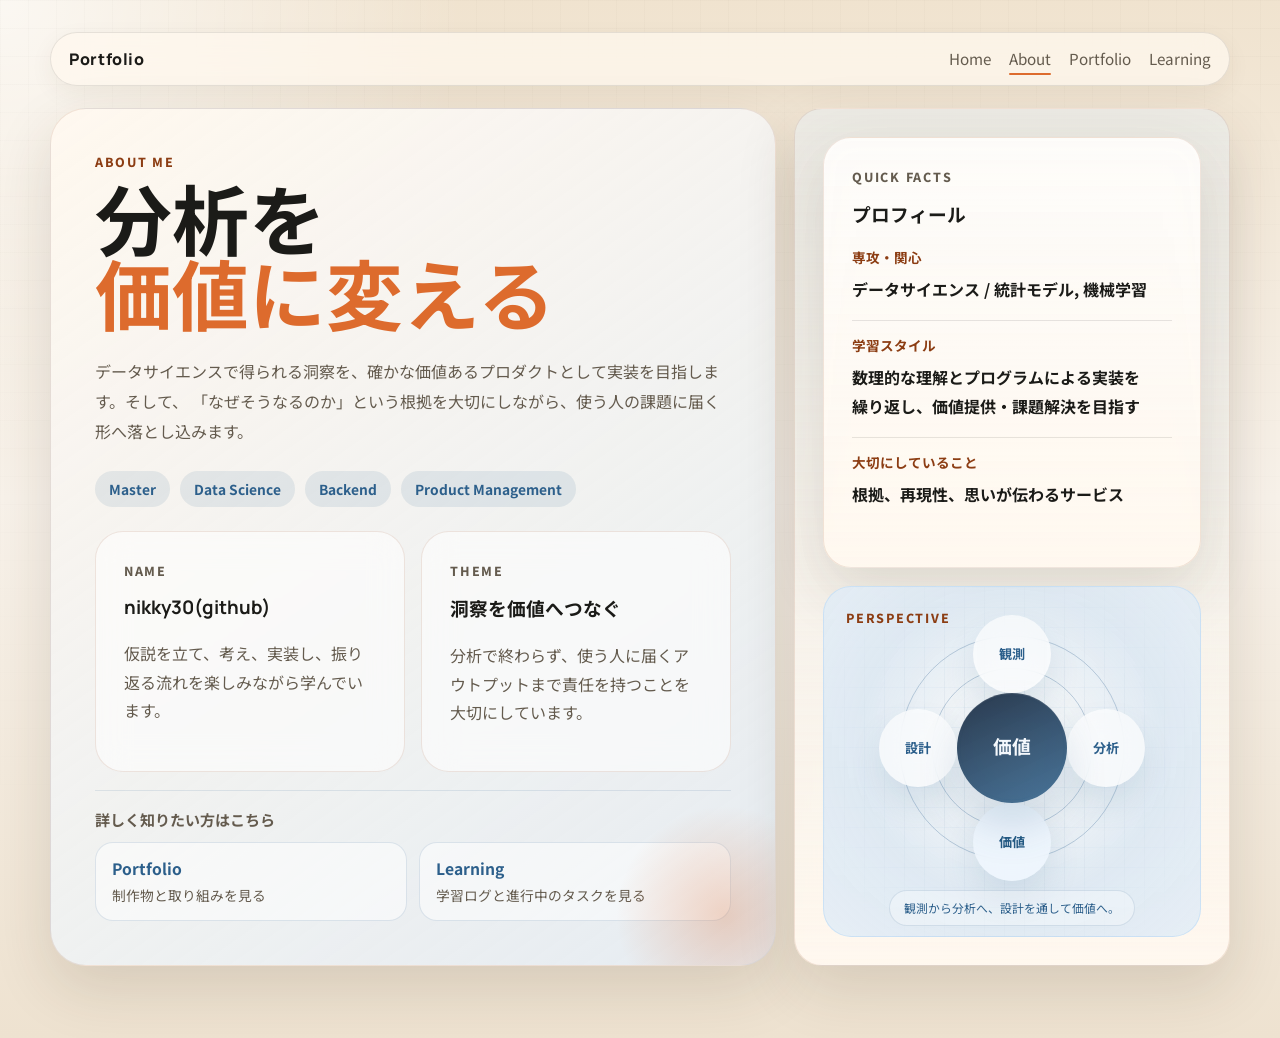
==== about.html @ 0ef2b72b "Initial commit: Portfolio site with Home, About, Portfolio, Learning pages" ====
﻿<!DOCTYPE html>
<html lang="ja">
<head>
  <meta charset="UTF-8">
  <meta name="viewport" content="width=device-width, initial-scale=1.0">
  <title>Portfolio | About</title>
  <meta
    name="description"
    content="Studyfolio の自己紹介ページ。興味分野、学習姿勢、目指す方向をまとめています。"
  >
  <link rel="preconnect" href="https://fonts.googleapis.com">
  <link rel="preconnect" href="https://fonts.gstatic.com" crossorigin>
  <link
    href="https://fonts.googleapis.com/css2?family=Manrope:wght@400;500;700;800&family=Noto+Sans+JP:wght@400;500;700;900&display=swap"
    rel="stylesheet"
  >
  <link rel="stylesheet" href="styles.css">
</head>
<body data-page="about">
  <div class="page-shell">
    <header class="site-header compact-header">
      <nav class="topbar">
        <a class="brand" href="index.html">Portfolio</a>
        <div class="topbar-links">
          <a href="index.html" data-nav="home">Home</a>
          <a href="about.html" data-nav="about">About</a>
          <a href="portfolio.html" data-nav="portfolio">Portfolio</a>
          <a href="learning.html" data-nav="learning">Learning</a>
        </div>
      </nav>
    </header>

    <main>
      <section class="about-hero about-hero-grid">
        <article class="about-hero-main">
          <p class="eyebrow">About Me</p>
          <h1>分析を<span>価値に変える</span></h1>
          <p class="lead page-lead">
            データサイエンスで得られる洞察を、確かな価値あるプロダクトとして実装を目指します。そして、
            「なぜそうなるのか」という根拠を大切にしながら、使う人の課題に届く形へ落とし込みます。
          </p>

          <div class="about-chips">
            <span>Master</span>
            <span>Data Science</span>
            <span>Backend</span>
            <span>Product Management</span>
          </div>

          <div class="about-intro-blocks">
            <article class="panel soft-panel">
              <p class="card-label">Name</p>
              <h3>nikky30(github)</h3>
              <p>仮説を立て、考え、実装し、振り返る流れを楽しみながら学んでいます。</p>
            </article>
            <article class="panel soft-panel">
              <p class="card-label">Theme</p>
              <h3>洞察を価値へつなぐ</h3>
              <p>分析で終わらず、使う人に届くアウトプットまで責任を持つことを大切にしています。</p>
            </article>
          </div>

          <div class="about-inline-links" aria-label="related links">
            <p>詳しく知りたい方はこちら</p>
            <a class="about-inline-link" href="portfolio.html">
              <strong>Portfolio</strong>
              <span>制作物と取り組みを見る</span>
            </a>
            <a class="about-inline-link" href="learning.html">
              <strong>Learning</strong>
              <span>学習ログと進行中のタスクを見る</span>
            </a>
          </div>
        </article>

        <aside class="about-hero-side">
          <section class="panel profile-panel about-profile-card">
            <p class="card-label">Quick Facts</p>
            <h3>プロフィール</h3>
            <div class="profile-items">
              <div>
                <span>専攻・関心</span>
                <strong>データサイエンス / 統計モデル, 機械学習</strong>
              </div>
              <div>
                <span>学習スタイル</span>
                <strong>数理的な理解とプログラムによる実装を<br>繰り返し、価値提供・課題解決を目指す</strong>
              </div>
              <div>
                <span>大切にしていること</span>
                <strong>根拠、再現性、思いが伝わるサービス</strong>
              </div>
            </div>
          </section>

          <section class="about-visual-card">
            <p class="card-label">Perspective</p>
            <!-- Previous card-based concept
            <div class="visual-grid" aria-hidden="true"></div>
            <div class="visual-glow visual-glow-top" aria-hidden="true"></div>
            <div class="visual-glow visual-glow-bottom" aria-hidden="true"></div>

            <article class="visual-panel visual-panel-primary">
              <div class="visual-panel-head">
                <span class="visual-kicker">Product Layer</span>
                <span class="visual-badge">Active</span>
              </div>
              <strong>Insight to Product</strong>
              <p>分析結果を使う人に届く体験設計へ。</p>
              <div class="visual-bars" aria-hidden="true">
                <span></span>
                <span></span>
                <span></span>
              </div>
            </article>

            <article class="visual-panel visual-panel-secondary">
              <span class="visual-kicker">Signal</span>
              <strong>Data / Model</strong>
              <p>仮説、検証、再現性</p>
            </article>

            <article class="visual-panel visual-panel-tertiary">
              <span class="visual-kicker">Output</span>
              <strong>Decision / UX</strong>
              <p>価値に落とし込む</p>
            </article>
            -->

            <div class="geo-grid" aria-hidden="true"></div>
            <!-- <div class="geo-ambient geo-ambient-top" aria-hidden="true"></div> -->
            <!-- <div class="geo-ambient geo-ambient-bottom" aria-hidden="true"></div> -->
            <div class="geo-ring geo-ring-outer" aria-hidden="true"></div>
            <div class="geo-ring geo-ring-middle" aria-hidden="true"></div>
            <div class="geo-ring geo-ring-inner" aria-hidden="true"></div>
            <!-- <div class="geo-axis geo-axis-horizontal" aria-hidden="true"></div> -->
            <!-- <div class="geo-axis geo-axis-vertical" aria-hidden="true"></div> -->

            <div class="geo-node geo-node-core">
              <strong>価値</strong>
            </div>
            <div class="geo-node geo-node-signal">
              <span>観測</span>
            </div>
            <div class="geo-node geo-node-model">
              <span>分析</span>
            </div>
            <div class="geo-node geo-node-product">
              <span>価値</span>
            </div>
            <div class="geo-node geo-node-decision">
              <span>設計</span>
            </div>

            <div class="geo-caption">
              <p>観測から分析へ、設計を通して価値へ。</p>
            </div>
          </section>
        </aside>
      </section>

    </main>
  </div>

  <script src="script.js"></script>
</body>
</html>
---- styles.css ----
:root {
  --bg: #f6efe3;
  --surface: rgba(255, 250, 242, 0.74);
  --surface-strong: #fff8ef;
  --text: #1b1b18;
  --muted: #645b4e;
  --line: rgba(27, 27, 24, 0.1);
  --accent: #dd6b2d;
  --accent-deep: #8c3d13;
  --green: #2f6b52;
  --blue: #2c5f8b;
  --blue-soft: #dce8f3;
  --shadow: 0 22px 60px rgba(58, 42, 18, 0.14);
}

* {
  box-sizing: border-box;
}

html {
  scroll-behavior: smooth;
}

body {
  margin: 0;
  min-height: 100vh;
  font-family: "Noto Sans JP", sans-serif;
  color: var(--text);
  background:
    radial-gradient(circle at top left, rgba(255, 255, 255, 0.74), transparent 28%),
    linear-gradient(180deg, #f0e3cf 0%, #f8f2ea 48%, #eee2d0 100%);
}

body::before {
  content: "";
  position: fixed;
  inset: 0;
  pointer-events: none;
  background-image:
    linear-gradient(rgba(27, 27, 24, 0.02) 1px, transparent 1px),
    linear-gradient(90deg, rgba(27, 27, 24, 0.02) 1px, transparent 1px);
  background-size: 28px 28px;
  mask-image: linear-gradient(180deg, rgba(0, 0, 0, 0.78), transparent);
}

a {
  color: inherit;
  text-decoration: none;
}

button,
input,
textarea,
select {
  font: inherit;
}

.page-shell {
  position: relative;
  width: min(1180px, calc(100% - 32px));
  margin: 0 auto;
  padding: 24px 0 72px;
}

.site-header {
  padding-top: 8px;
}

.compact-header {
  margin-bottom: 22px;
}

.topbar {
  display: flex;
  align-items: center;
  justify-content: space-between;
  gap: 24px;
  padding: 14px 18px;
  border: 1px solid var(--line);
  border-radius: 999px;
  background: rgba(255, 248, 239, 0.72);
  backdrop-filter: blur(18px);
  box-shadow: 0 8px 24px rgba(60, 43, 20, 0.06);
}

.brand,
.hero h1,
.page-hero h1,
.section-heading h2,
.panel h3,
.hero-card h2,
.about-hero-main h1 {
  font-family: "Manrope", "Noto Sans JP", sans-serif;
}

.brand {
  font-weight: 800;
  letter-spacing: 0.04em;
}

.topbar-links {
  display: flex;
  flex-wrap: wrap;
  gap: 18px;
  color: var(--muted);
  font-size: 0.95rem;
}

.topbar-links a {
  position: relative;
  padding-bottom: 2px;
}

.topbar-links a.is-current::after {
  content: "";
  position: absolute;
  left: 0;
  right: 0;
  bottom: -4px;
  height: 2px;
  border-radius: 999px;
  background: var(--accent);
}

.hero,
.page-hero {
  padding-top: 18px;
}

.hero-grid {
  display: grid;
  grid-template-columns: 1.35fr 0.95fr;
  gap: 24px;
  align-items: stretch;
}

.hero-grid-wide {
  padding: 24px 0 12px;
}

.hero-copy,
.hero-card,
.panel,
.page-hero,
.about-hero-main,
.about-hero-side {
  border: 1px solid rgba(140, 61, 19, 0.12);
  box-shadow: var(--shadow);
}

.hero-copy,
.page-hero,
.about-hero-main {
  position: relative;
  overflow: hidden;
  padding: 44px;
  border-radius: 36px;
  background:
    linear-gradient(140deg, rgba(255, 248, 239, 0.98), rgba(241, 226, 201, 0.86)),
    var(--surface-strong);
}

.hero-copy::after,
.page-hero::after,
.about-hero-main::after {
  content: "";
  position: absolute;
  right: -60px;
  bottom: -60px;
  width: 220px;
  height: 220px;
  border-radius: 999px;
  background: radial-gradient(circle, rgba(221, 107, 45, 0.26), transparent 70%);
}

.eyebrow,
.card-label,
.panel-kicker {
  margin: 0 0 12px;
  color: var(--accent-deep);
  text-transform: uppercase;
  letter-spacing: 0.14em;
  font-size: 0.78rem;
  font-weight: 800;
}

.hero h1,
.page-hero h1,
.about-hero-main h1 {
  margin: 0;
  font-size: clamp(2.8rem, 6vw, 5.2rem);
  line-height: 0.98;
}

.hero h1 span,
.about-hero-main h1 span {
  display: inline-block;
  color: var(--accent);
}

.lead {
  max-width: 62ch;
  margin: 22px 0 0;
  color: var(--muted);
  line-height: 1.9;
}

.page-lead {
  max-width: 70ch;
}

.hero-actions {
  display: flex;
  flex-wrap: wrap;
  gap: 14px;
  margin-top: 32px;
  animation: slideUp 600ms cubic-bezier(0.34, 1.56, 0.64, 1) 150ms backwards;
}

.button {
  display: inline-flex;
  align-items: center;
  justify-content: center;
  min-height: 48px;
  padding: 0 28px;
  border: 0;
  border-radius: 999px;
  font-weight: 700;
  cursor: pointer;
  transition: all 240ms cubic-bezier(0.34, 1.56, 0.64, 1);
  position: relative;
  overflow: hidden;
}

.button::before {
  content: "";
  position: absolute;
  inset: 0;
  background: radial-gradient(circle at var(--x, 50%) var(--y, 50%), rgba(255, 255, 255, 0.3), transparent 80%);
  opacity: 0;
  pointer-events: none;
}

.button:hover,
.button:focus-visible {
  transform: translateY(-3px);
  box-shadow: 0 12px 32px rgba(44, 95, 139, 0.2);
}

.button-primary {
  background: linear-gradient(135deg, var(--text), rgba(27, 27, 24, 0.9));
  color: #fff8ef;
  box-shadow: 0 8px 24px rgba(27, 27, 24, 0.2);
}

.button-primary:hover {
  background: linear-gradient(135deg, rgba(27, 27, 24, 0.95), var(--text));
}

.button-secondary {
  background: rgba(44, 95, 139, 0.12);
  color: var(--blue);
  border: 1px solid rgba(44, 95, 139, 0.25);
}

.button-secondary:hover {
  background: rgba(44, 95, 139, 0.2);
  border-color: rgba(44, 95, 139, 0.4);
}

.button-small {
  min-height: 40px;
  padding: 0 16px;
}

.hero-card,
.panel,
.about-hero-side {
  padding: 28px;
  border-radius: 28px;
  background: var(--surface);
  backdrop-filter: blur(16px);
}

.hero-card h2,
.panel h3 {
  margin-top: 0;
}

.panel p,
.route-item span,
.task-item-note,
.task-meta,
.bullet-list,
.overview-item p,
.about-link-card p,
.about-next-card p {
  color: var(--muted);
  line-height: 1.8;
}

.section {
  padding-top: 56px;
}

.section-heading {
  max-width: 760px;
  margin-bottom: 24px;
}

.section-heading h2 {
  margin: 0;
  font-size: clamp(2rem, 5vw, 3.2rem);
}

.about-grid,
.learning-layout,
.cards-grid,
.task-board-grid,
.about-hero-grid,
.about-next-grid {
  display: grid;
  gap: 22px;
}

.about-grid {
  grid-template-columns: 1.08fr 0.92fr;
}

.about-hero-grid {
  grid-template-columns: 1.25fr 0.75fr;
  align-items: stretch;
  gap: 18px;
}

.three-grid {
  grid-template-columns: repeat(3, minmax(0, 1fr));
}

.two-grid {
  grid-template-columns: repeat(2, minmax(0, 1fr));
}

.feature-card,
.metric-panel {
  min-height: 220px;
}

.accent-card {
  background:
    linear-gradient(155deg, rgba(221, 107, 45, 0.18), rgba(255, 248, 239, 0.82)),
    var(--surface);
}

.about-tone-card {
  background:
    linear-gradient(155deg, rgba(44, 95, 139, 0.14), rgba(255, 248, 239, 0.82)),
    var(--surface);
}

.route-list,
.profile-items,
.task-list,
.study-list,
.home-overview-stack {
  display: grid;
  gap: 14px;
}

.route-item,
.study-list li,
.task-item,
.overview-item {
  display: block;
  padding: 16px 18px;
  border-radius: 20px;
  background: rgba(255, 255, 255, 0.62);
}

.route-item strong,
.task-item-title {
  display: block;
  margin-bottom: 6px;
}

.home-statement {
  display: grid;

  grid-template-columns:
    auto
    minmax(28px, 0.8fr)
    auto
    minmax(40px, 1.2fr)
    auto;

  align-items: center;

  width: 100%;
  max-width: 920px;

  margin-top: 34px;

  gap: clamp(8px, 1vw, 16px);
}

/* node */
.statement-node {
  position: relative;

  min-width: 0;

  display: flex;
  flex-direction: column;
  justify-content: center;

  padding: 16px 22px;

  border-radius: 24px;

  background:
    linear-gradient(
      145deg,
      rgba(255,255,255,0.94),
      rgba(248,250,252,0.98)
    );

  border:
    1px solid rgba(44,95,139,0.08);

  box-shadow:
    0 6px 18px rgba(44,95,139,0.05);

  backdrop-filter: blur(12px);

  transition:
    transform 240ms ease,
    box-shadow 240ms ease,
    border-color 240ms ease;
}

.statement-node:hover {
  transform: translateY(-2px);

  border-color:
    rgba(44,95,139,0.14);

  box-shadow:
    0 10px 24px rgba(44,95,139,0.08);
}

/* label */
.node-label {
  margin-bottom: 8px;

  font-size: 0.68rem;
  font-weight: 800;

  letter-spacing: 0.12em;

  color:
    rgba(44,95,139,0.44);
}

/* text */
.statement-node strong {
  font-size:
    clamp(0.84rem, 0.3vw + 0.82rem, 1rem);

  font-weight: 760;

  line-height: 1.4;

  white-space: nowrap;

  color:
    rgba(44,95,139,0.92);
}

/* flow */
.statement-flow {
  position: relative;

  height: 2px;

  overflow: hidden;
}

/* line */
.statement-flow::before {
  content: "";

  position: absolute;
  inset: 0;

  border-radius: 999px;

  background:
    rgba(44,95,139,0.12);
}

/* moving energy */
.flow-dot {
  position: absolute;

  top: 50%;
  left: -12px;

  width: 10px;
  height: 10px;

  border-radius: 999px;

  background:
    rgba(44,95,139,0.48);

  transform:
    translateY(-50%);

  animation:
    flowMove 2.8s linear infinite;
}

/* emphasized flow */
.statement-flow-focus::before {
  background:
    rgba(44,95,139,0.22);
}

.statement-flow-focus .flow-dot {
  background:
    rgba(44,95,139,0.72);

  animation-duration: 1.9s;
}

/* goal */
.statement-goal {
  position: relative;

  justify-self: end;

  background:
    linear-gradient(
      145deg,
      rgba(36,82,124,0.98),
      rgba(44,95,139,0.96)
    );

  border:
    1px solid rgba(255,255,255,0.08);

  box-shadow:
    0 12px 28px rgba(44,95,139,0.14);

  overflow: hidden;
}

/* subtle shine */
.statement-goal::after {
  content: "";

  position: absolute;
  inset: 0;

  background:
    linear-gradient(
      120deg,
      transparent 0%,
      transparent 44%,
      rgba(255,255,255,0.08) 50%,
      transparent 56%,
      transparent 100%
    );

  transform:
    translateX(-120%);

  animation:
    goalShine 6s ease-in-out infinite;
}

/* goal text */
.statement-goal .node-label {
  color:
    rgba(255,255,255,0.52);
}

.statement-goal strong {
  color:
    rgba(255,255,255,0.96);

  font-weight: 820;

  letter-spacing: 0.02em;
}

/* animations */
@keyframes flowMove {

  from {
    left: -12px;
  }

  to {
    left: calc(100% + 12px);
  }
}

@keyframes goalShine {

  0%,
  82% {
    transform: translateX(-120%);
  }

  100% {
    transform: translateX(120%);
  }
}

/* mobile */
@media (max-width: 720px) {

  .home-statement {
    grid-template-columns: 1fr;

    justify-items: center;
  }

  .statement-flow {
    width: 2px;
    height: 28px;
  }

  .statement-flow::before {
    width: 100%;
    height: 100%;
  }

  .flow-dot {
    top: -12px;
    left: 50%;

    transform:
      translateX(-50%);

    animation:
      flowVertical 2.4s linear infinite;
  }

  @keyframes flowVertical {

    from {
      top: -12px;
    }

    to {
      top: calc(100% + 12px);
    }
  }
}

@keyframes slideUp {
  from {
    opacity: 0;
    transform: translateY(20px);
  }
  to {
    opacity: 1;
    transform: translateY(0);
  }
}

@keyframes pulse {
  0%, 100% {
    box-shadow: 0 0 0 0 rgba(44, 95, 139, 0.3);
  }
  50% {
    box-shadow: 0 0 0 8px rgba(44, 95, 139, 0);
  }
}

.home-statement span:last-child .statement-icon {
  display: none;
}

.home-metrics {
  display: grid;
  grid-template-columns: 1fr;
  gap: 20px;
  margin: 40px 0 0;
}

.home-metrics div {
  padding: 24px;
  border-radius: 22px;
  background: linear-gradient(135deg, rgba(255, 255, 255, 0.72), rgba(220, 232, 243, 0.3));
  border: 1px solid rgba(44, 95, 139, 0.12);
  backdrop-filter: blur(8px);
  animation: slideUp 600ms cubic-bezier(0.34, 1.56, 0.64, 1) 300ms backwards;
}

.home-metrics h5 {
  margin: 0 0 14px;
  color: var(--accent-deep);
  font-size: 0.78rem;
  font-weight: 800;
  letter-spacing: 0.1em;
  text-transform: uppercase;
}

.home-metrics dd {
  margin: 0;
  font-weight: 700;
  color: var(--text);
  font-size: 1.05rem;
}

.about-focus {
  display: flex;
  flex-wrap: wrap;
  gap: 10px;
}

.about-focus span {
  display: inline-flex;
  padding: 8px 14px;
  border-radius: 999px;
  background: rgba(44, 95, 139, 0.1);
  color: var(--blue);
  font-weight: 700;
  font-size: 0.85rem;
  animation: slideUp 600ms cubic-bezier(0.34, 1.56, 0.64, 1) backwards;
}

.about-focus span:nth-child(1) { animation-delay: 310ms; }
.about-focus span:nth-child(2) { animation-delay: 320ms; }
.about-focus span:nth-child(3) { animation-delay: 330ms; }
.about-focus span:nth-child(4) { animation-delay: 340ms; }

.home-hero-card {
  background:
    linear-gradient(180deg, rgba(44, 95, 139, 0.1), rgba(255, 248, 239, 0.92)),
    var(--surface);
}

.overview-item {
  display: grid;
  grid-template-columns: auto 1fr;
  gap: 14px;
  align-items: start;
}

.overview-index {
  display: inline-flex;
  align-items: center;
  justify-content: center;
  width: 38px;
  height: 38px;
  border-radius: 999px;
  background: rgba(44, 95, 139, 0.12);
  color: var(--blue);
  font-weight: 800;
}

.about-hero-side {
  display: grid;
  gap: 18px;
  background:
    linear-gradient(180deg, rgba(36, 95, 139, 0.08), rgba(255, 248, 239, 0.88)),
    var(--surface);
}

.about-hero-main {
  background:
    linear-gradient(145deg, rgba(255, 248, 239, 0.98), rgba(220, 232, 243, 0.72)),
    var(--surface-strong);
}

.about-chips {
  display: flex;
  flex-wrap: wrap;
  gap: 10px;
  margin-top: 24px;
}

.about-focus {
  display: flex;
  flex-wrap: wrap;
  gap: 5px;
  margin-top: 1px;
}

.about-focus span {
  display: inline-flex;
  align-items: center;
  padding: 8px 15px;
  border-radius: 999px;
  background: rgba(44, 95, 139, 0.1);
  color: var(--blue);
  font-weight: 700;
  font-size: 0.86rem;
}

.about-chips span {
  display: inline-flex;
  align-items: center;
  padding: 8px 14px;
  border-radius: 999px;
  background: rgba(44, 95, 139, 0.1);
  color: var(--blue);
  font-weight: 700;
  font-size: 0.86rem;
}

.about-intro-blocks {
  display: grid;
  grid-template-columns: repeat(2, minmax(0, 1fr));
  gap: 16px;
  margin-top: 24px;
}

.soft-panel {
  background: rgba(255, 255, 255, 0.56);
  box-shadow: none;
}

.about-profile-card {
  background:
    linear-gradient(180deg, rgba(255, 255, 255, 0.66), rgba(255, 248, 239, 0.92)),
    var(--surface);
}

.profile-items div {
  padding-bottom: 16px;
  border-bottom: 1px solid var(--line);
}

.profile-items div:last-child {
  padding-bottom: 0;
  border-bottom: 0;
}

.profile-items span {
  display: block;
  margin-bottom: 8px;
  color: var(--accent-deep);
  font-size: 0.85rem;
  font-weight: 700;
}

.profile-items strong {
  line-height: 1.8;
}

.about-inline-links {
  display: grid;
  grid-template-columns: repeat(2, minmax(0, 1fr));
  gap: 12px;
  margin-top: 18px;
  padding-top: 18px;
  border-top: 1px solid rgba(44, 95, 139, 0.12);
  color: var(--muted);
}

.about-inline-links p {
  margin: 0;
  grid-column: 1 / -1;
  font-size: 0.94rem;
  font-weight: 700;
}

.about-inline-link {
  display: grid;
  gap: 4px;
  padding: 14px 16px;
  border: 1px solid rgba(44, 95, 139, 0.14);
  border-radius: 18px;
  background: rgba(255, 255, 255, 0.5);
  color: var(--text);
  transition: transform 180ms ease, border-color 180ms ease, background-color 180ms ease;
}

.about-inline-link strong {
  color: var(--blue);
  font-size: 0.98rem;
}

.about-inline-link span {
  color: var(--muted);
  font-size: 0.86rem;
  line-height: 1.6;
}

.about-inline-link:hover,
.about-inline-link:focus-visible {
  transform: translateY(-2px);
  border-color: rgba(44, 95, 139, 0.28);
  background: rgba(255, 255, 255, 0.74);
}

.about-visual-card {
  position: relative;
  min-height: clamp(260px, 30vw, 320px);
  overflow: hidden;
  padding: 22px;
  border: 1px solid rgba(27, 142, 243, 0.12);
  border-radius: 28px;
  background:
    radial-gradient(circle at 50% 46%, rgba(255, 255, 255, 0.72), rgba(220, 232, 243, 0.9) 58%, rgba(229, 238, 246, 0.96) 100%);
  isolation: isolate;
}

.geo-grid {
  position: absolute;
  inset: 0;
  background-image:
    linear-gradient(rgba(14, 107, 189, 0.08) 1px, transparent 1px),
    linear-gradient(90deg, rgba(43, 94, 139, 0.12) 1px, transparent 1px);
  background-size: 20px 20px;
  mask-image: radial-gradient(circle at center, rgba(0, 0, 0, 0.72), transparent 84%);
}

.geo-ambient {
  position: absolute;
  border-radius: 999px;
  filter: blur(12px);
}

.geo-ambient-top {
  top: 12px;
  right: 20px;
  width: 146px;
  height: 146px;
  background: radial-gradient(circle, rgba(105, 162, 219, 0.28), transparent 72%);
}

.geo-ambient-bottom {
  left: 14px;
  bottom: 18px;
  width: 132px;
  height: 132px;
  background: radial-gradient(circle, rgba(221, 107, 45, 0.16), transparent 72%);
}

.geo-ring,
.geo-axis,
.geo-link {
  position: absolute;
  pointer-events: none;
}

.geo-ring {
  left: 50%;
  top: 46%;
  border: 1px solid rgba(44, 95, 139, 0.28);
  border-radius: 999px;
  transform: translate(-50%, -50%);
}

.geo-ring-outer {
  width: clamp(170px, 20vw, 225px);
  height: clamp(170px, 20vw, 225px);
}

.geo-ring-middle {
  width: clamp(124px, 14vw, 160px);
  height: clamp(124px, 14vw, 160px);
}

.geo-ring-inner {
  width: clamp(86px, 9vw, 105px);
  height: clamp(86px, 9vw, 105px);
  border-color: rgba(44, 95, 139, 0.42);
}

.geo-core-halo {
  position: absolute;
  left: 50%;
  top: 46%;
  width: clamp(118px, 12vw, 144px);
  height: clamp(118px, 12vw, 144px);
  border-radius: 999px;
  transform: translate(-50%, -50%);
  background: radial-gradient(circle, rgba(105, 162, 219, 0.2), transparent 70%);
  filter: blur(4px);
}

.geo-axis-horizontal {
  left: 34px;
  right: 34px;
  top: 50%;
  height: 1px;
  background: linear-gradient(90deg, transparent, rgba(44, 95, 139, 0.22), transparent);
  transform: translateY(-50%);
}

.geo-axis-vertical {
  top: 34px;
  bottom: 34px;
  left: 50%;
  width: 1px;
  background: linear-gradient(180deg, transparent, rgba(44, 95, 139, 0.2), transparent);
  transform: translateX(-50%);
}

.geo-link {
  left: 50%;
  top: 46%;
  height: 1px;
  transform-origin: left center;
  background: linear-gradient(90deg, rgba(44, 95, 139, 0.24), rgba(44, 95, 139, 0));
}

.geo-link-signal {
  width: clamp(54px, 7vw, 84px);
  transform: translate(-0.5px, -2px) rotate(-90deg);
}

.geo-link-model {
  width: clamp(54px, 7vw, 84px);
  transform: translate(0, -0.5px) rotate(0deg);
}

.geo-link-product {
  width: clamp(54px, 7vw, 84px);
  transform: translate(-0.5px, 0) rotate(90deg);
}

.geo-link-decision {
  width: clamp(54px, 7vw, 84px);
  transform: translate(calc(-1 * clamp(54px, 7vw, 84px)), -0.5px) rotate(180deg);
}

.geo-node {
  position: absolute;
  display: grid;
  place-items: center;
  border-radius: 999px;
  backdrop-filter: blur(14px);
  box-shadow: 0 18px 32px rgba(44, 95, 139, 0.12);
}

.geo-node span,
.geo-node strong,
.geo-caption p {
  font-family: "Manrope", "Noto Sans JP", sans-serif;
}

.geo-node-core {
  left: 50%;
  top: 46%;
  z-index: 3;
  width: clamp(88px, 10vw, 110px);
  height: clamp(88px, 10vw, 110px);
  transform: translate(-50%, -50%);
  background: linear-gradient(155deg, rgba(29, 45, 66, 0.94), rgba(55, 104, 145, 0.9));
  color: #f4f8fc;
  text-align: center;
  align-content: center;
  box-shadow:
    0 24px 42px rgba(44, 95, 139, 0.18),
    inset 0 1px 0 rgba(255, 255, 255, 0.1);
}

.geo-node-core strong {
  display: block;
  font-size: clamp(1rem, 2.2vw, 1.18rem);
  line-height: 1.05;
}

.geo-node-signal,
.geo-node-model,
.geo-node-product,
.geo-node-decision {
  min-width: clamp(62px, 7vw, 78px);
  min-height: clamp(62px, 7vw, 78px);
  padding: 0 14px;
  background: rgba(255, 255, 255, 0.64);
  color: var(--blue);
  font-size: clamp(0.72rem, 1.4vw, 0.82rem);
  font-weight: 700;
}

.geo-node-signal {
  left: 50%;
  top: 46%;
  transform: translate(-50%, -50%) translateY(calc(-1 * clamp(86px, 9vw, 94px)));
}

.geo-node-model {
  left: 50%;
  top: 46%;
  transform: translate(-50%, -50%) translateX(clamp(86px, 9vw, 94px));
}

.geo-node-product {
  left: 50%;
  top: 46%;
  transform: translate(-50%, -50%) translateY(clamp(86px, 9vw, 94px));
  background: rgba(240, 248, 255, 0.8);
  color: #245a83;
}

.geo-node-decision {
  left: 50%;
  top: 46%;
  transform: translate(-50%, -50%) translateX(calc(-1 * clamp(86px, 9vw, 94px)));
}

.geo-caption {
  position: absolute;
  left: 24px;
  right: 24px;
  bottom: 10px;
  z-index: 1;
  display: flex;
  justify-content: center;
}

.geo-caption p {
  margin: 0;
  padding: 8px 14px;
  border: 1px solid rgba(44, 95, 139, 0.14);
  border-radius: 999px;
  background: rgba(255, 255, 255, 0.32);
  color: var(--blue);
  font-size: 0.74rem;
  text-align: center;
}

.learning-layout {
  grid-template-columns: 280px 1fr;
  align-items: start;
}

.tab-list {
  display: grid;
  gap: 12px;
}

.tab {
  padding: 18px;
  border: 1px solid transparent;
  border-radius: 20px;
  background: rgba(255, 248, 239, 0.7);
  color: var(--text);
  text-align: left;
  font: inherit;
  font-weight: 700;
  cursor: pointer;
  transition: transform 180ms ease, border-color 180ms ease, background-color 180ms ease;
}

.tab:hover,
.tab:focus-visible {
  transform: translateX(4px);
}

.tab.is-active {
  border-color: rgba(140, 61, 19, 0.22);
  background: linear-gradient(135deg, rgba(221, 107, 45, 0.18), rgba(255, 248, 239, 0.95));
}

.learning-panel h3 {
  font-size: 1.9rem;
}

.topic-columns {
  display: grid;
  grid-template-columns: 1.1fr 0.9fr;
  gap: 24px;
  margin-top: 24px;
}

.topic-columns h4,
.task-form label {
  display: block;
  margin: 0 0 12px;
}

#topic-points {
  margin: 0;
  padding-left: 18px;
  color: var(--muted);
  line-height: 1.9;
}

#topic-goal {
  margin: 0;
}

.task-board-grid {
  grid-template-columns: 0.95fr 1.05fr;
  align-items: start;
}

.task-form {
  display: grid;
  gap: 16px;
}

.task-form input,
.task-form textarea,
.task-form select {
  width: 100%;
  margin-top: 8px;
  padding: 14px 16px;
  border: 1px solid rgba(27, 27, 24, 0.12);
  border-radius: 16px;
  background: rgba(255, 255, 255, 0.72);
  color: var(--text);
}

.task-form textarea {
  resize: vertical;
}

.task-list-header {
  display: flex;
  align-items: start;
  justify-content: space-between;
  gap: 16px;
  margin-bottom: 18px;
}

.task-item {
  position: relative;
  overflow: hidden;
}

.task-item::before {
  content: "";
  position: absolute;
  inset: 0 auto 0 0;
  width: 6px;
  background: var(--accent);
}

.task-item[data-status="完了"]::before {
  background: var(--green);
}

.task-item[data-status="これから"]::before {
  background: #c08f35;
}

.task-meta {
  display: flex;
  flex-wrap: wrap;
  gap: 12px;
  margin-bottom: 8px;
  font-size: 0.92rem;
}

.task-status {
  display: inline-flex;
  align-items: center;
  padding: 4px 10px;
  border-radius: 999px;
  background: rgba(47, 107, 82, 0.1);
  color: var(--text);
  font-weight: 700;
}

.task-item-note {
  margin: 0;
}

.empty-state {
  padding: 24px;
  border-radius: 20px;
  background: rgba(255, 255, 255, 0.5);
  color: var(--muted);
}

.bullet-list {
  margin: 0;
  padding-left: 18px;
}

/* Home Selector Card */
.home-selector-card {
  position: relative;
  overflow: hidden;
  animation: slideInRight 600ms cubic-bezier(0.34, 1.56, 0.64, 1);
}

.home-selector-card::before {
  content: "";
  position: absolute;
  top: -50%;
  right: -50%;
  width: 200px;
  height: 200px;
  border-radius: 999px;
  background: radial-gradient(circle, rgba(44, 95, 139, 0.15), transparent 70%);
  filter: blur(12px);
  pointer-events: none;
}

.selector-tabs {
  display: grid;
  gap: 14px;
  position: relative;
  z-index: 1;
}

.selector-tab {
  padding: 20px;
  border: 1px solid rgba(44, 95, 139, 0.12);
  border-radius: 22px;
  background: linear-gradient(135deg, rgba(255, 255, 255, 0.72), rgba(255, 248, 239, 0.85));
  backdrop-filter: blur(10px);
  text-align: left;
  cursor: pointer;
  font-family: inherit;
  transition: all 240ms cubic-bezier(0.34, 1.56, 0.64, 1);
  box-shadow: 0 8px 24px rgba(44, 95, 139, 0.06);
}

.selector-tab:hover {
  transform: translateX(8px);
  border-color: rgba(44, 95, 139, 0.25);
  box-shadow: 0 12px 32px rgba(44, 95, 139, 0.12);
}

.selector-tab.is-active {
  background: linear-gradient(135deg, rgba(44, 95, 139, 0.18), rgba(220, 232, 243, 0.88));
  border-color: var(--blue);
  box-shadow: 0 16px 40px rgba(44, 95, 139, 0.18);
}

.tab-number {
  display: block;
  font-size: 0.72rem;
  color: var(--accent);
  font-weight: 800;
  letter-spacing: 0.1em;
  text-transform: uppercase;
  margin-bottom: 8px;
}

.selector-tab strong {
  display: block;
  font-size: 1.1rem;
  margin-bottom: 6px;
  color: var(--text);
}

.selector-tab p {
  margin: 0;
  font-size: 0.85rem;
  color: var(--muted);
  line-height: 1.6;
}

.selector-content {
  margin-top: 28px;
  position: relative;
  z-index: 1;
  min-height: 120px;
}

.content-panel {
  display: none;
  opacity: 0;
  animation: fadeInUp 400ms 100ms cubic-bezier(0.34, 1.56, 0.64, 1) forwards;
}

.content-panel.is-active {
  display: block;
  opacity: 1;
}

.content-panel p {
  margin: 0 0 16px;
  color: var(--muted);
  line-height: 1.9;
  font-size: 0.95rem;
}

.selector-link {
  display: inline-flex;
  align-items: center;
  padding: 10px 0;
  color: var(--blue);
  font-weight: 700;
  font-size: 0.95rem;
  transition: all 180ms ease;
  border-bottom: 2px solid transparent;
}

.selector-link:hover {
  color: var(--accent);
  border-bottom-color: var(--accent);
}

@keyframes slideInRight {
  from {
    opacity: 0;
    transform: translateX(40px);
  }
  to {
    opacity: 1;
    transform: translateX(0);
  }
}

@keyframes fadeInUp {
  from {
    opacity: 0;
    transform: translateY(20px);
  }
  to {
    opacity: 1;
    transform: translateY(0);
  }
}

@media (max-width: 980px) {
  .hero-grid,
  .about-grid,
  .learning-layout,
  .three-grid,
  .two-grid,
  .topic-columns,
  .task-board-grid,
  .about-hero-grid,
  .about-intro-blocks {
    grid-template-columns: 1fr;
  }

  .hero-copy,
  .page-hero,
  .hero-card,
  .panel,
  .about-hero-main,
  .about-hero-side {
    border-radius: 24px;
  }

  .home-metrics {
    grid-template-columns: 1fr;
  }
}

@media (max-width: 720px) {
  .page-shell {
    width: min(100% - 20px, 100%);
    padding-top: 14px;
  }

  .topbar,
  .task-list-header {
    align-items: flex-start;
    flex-direction: column;
  }

  .topbar {
    border-radius: 26px;
  }

  .hero-copy,
  .page-hero,
  .hero-card,
  .panel,
  .about-hero-main,
  .about-hero-side {
    padding: 22px;
  }

  .hero h1,
  .page-hero h1,
  .about-hero-main h1 {
    font-size: clamp(2.4rem, 13vw, 3.9rem);
  }

  .section {
    padding-top: 42px;
  }

  .button {
    width: 100%;
  }

  .about-chips span {
    width: 100%;
    justify-content: center;
  }

  .about-inline-links {
    grid-template-columns: 1fr;
  }

  .home-statement {
    align-items: flex-start;
    flex-direction: column;
  }

  .home-statement span {
    display: none;
  }

  .about-visual-card {
    min-height: 300px;
  }
}

@media (prefers-reduced-motion: reduce) {
  html {
    scroll-behavior: auto;
  }

  *,
  *::before,
  *::after {
    transition-duration: 0.01ms !important;
    animation-duration: 0.01ms !important;
    animation-iteration-count: 1 !important;
  }
}
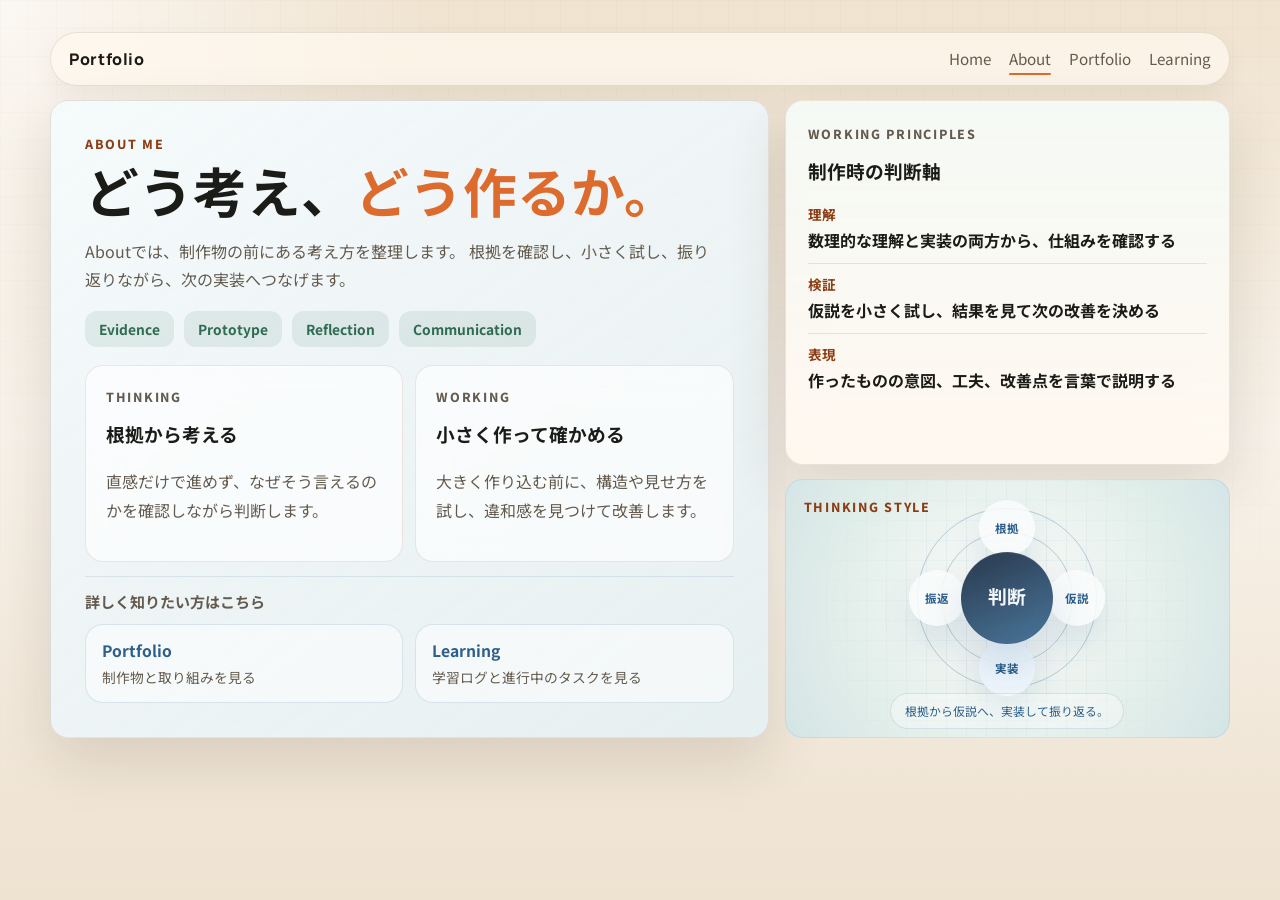
==== commit 844c5720: "Update portfolio UI and docs" ====
--- a/about.html
+++ b/about.html
@@ -6,7 +6,7 @@
   <title>Portfolio | About</title>
   <meta
     name="description"
-    content="Studyfolio の自己紹介ページ。興味分野、学習姿勢、目指す方向をまとめています。"
+    content="Studyfolio のAboutページ。考え方、学び方、制作時の判断軸をまとめています。"
   >
   <link rel="preconnect" href="https://fonts.googleapis.com">
   <link rel="preconnect" href="https://fonts.gstatic.com" crossorigin>
@@ -34,29 +34,29 @@
       <section class="about-hero about-hero-grid">
         <article class="about-hero-main">
           <p class="eyebrow">About Me</p>
-          <h1>分析を<span>価値に変える</span></h1>
+          <h1>どう考え、<span>どう作るか。</span></h1>
           <p class="lead page-lead">
-            データサイエンスで得られる洞察を、確かな価値あるプロダクトとして実装を目指します。そして、
-            「なぜそうなるのか」という根拠を大切にしながら、使う人の課題に届く形へ落とし込みます。
+            Aboutでは、制作物の前にある考え方を整理します。
+            根拠を確認し、小さく試し、振り返りながら、次の実装へつなげます。
           </p>
 
           <div class="about-chips">
-            <span>Master</span>
-            <span>Data Science</span>
-            <span>Backend</span>
-            <span>Product Management</span>
+            <span>Evidence</span>
+            <span>Prototype</span>
+            <span>Reflection</span>
+            <span>Communication</span>
           </div>
 
           <div class="about-intro-blocks">
             <article class="panel soft-panel">
-              <p class="card-label">Name</p>
-              <h3>nikky30(github)</h3>
-              <p>仮説を立て、考え、実装し、振り返る流れを楽しみながら学んでいます。</p>
+              <p class="card-label">Thinking</p>
+              <h3>根拠から考える</h3>
+              <p>直感だけで進めず、なぜそう言えるのかを確認しながら判断します。</p>
             </article>
             <article class="panel soft-panel">
-              <p class="card-label">Theme</p>
-              <h3>洞察を価値へつなぐ</h3>
-              <p>分析で終わらず、使う人に届くアウトプットまで責任を持つことを大切にしています。</p>
+              <p class="card-label">Working</p>
+              <h3>小さく作って確かめる</h3>
+              <p>大きく作り込む前に、構造や見せ方を試し、違和感を見つけて改善します。</p>
             </article>
           </div>
 
@@ -75,85 +75,49 @@
 
         <aside class="about-hero-side">
           <section class="panel profile-panel about-profile-card">
-            <p class="card-label">Quick Facts</p>
-            <h3>プロフィール</h3>
+            <p class="card-label">Working Principles</p>
+            <h3>制作時の判断軸</h3>
             <div class="profile-items">
               <div>
-                <span>専攻・関心</span>
-                <strong>データサイエンス / 統計モデル, 機械学習</strong>
+                <span>理解</span>
+                <strong>数理的な理解と実装の両方から、仕組みを確認する</strong>
               </div>
               <div>
-                <span>学習スタイル</span>
-                <strong>数理的な理解とプログラムによる実装を<br>繰り返し、価値提供・課題解決を目指す</strong>
+                <span>検証</span>
+                <strong>仮説を小さく試し、結果を見て次の改善を決める</strong>
               </div>
               <div>
-                <span>大切にしていること</span>
-                <strong>根拠、再現性、思いが伝わるサービス</strong>
+                <span>表現</span>
+                <strong>作ったものの意図、工夫、改善点を言葉で説明する</strong>
               </div>
             </div>
           </section>
 
           <section class="about-visual-card">
-            <p class="card-label">Perspective</p>
-            <!-- Previous card-based concept
-            <div class="visual-grid" aria-hidden="true"></div>
-            <div class="visual-glow visual-glow-top" aria-hidden="true"></div>
-            <div class="visual-glow visual-glow-bottom" aria-hidden="true"></div>
-
-            <article class="visual-panel visual-panel-primary">
-              <div class="visual-panel-head">
-                <span class="visual-kicker">Product Layer</span>
-                <span class="visual-badge">Active</span>
-              </div>
-              <strong>Insight to Product</strong>
-              <p>分析結果を使う人に届く体験設計へ。</p>
-              <div class="visual-bars" aria-hidden="true">
-                <span></span>
-                <span></span>
-                <span></span>
-              </div>
-            </article>
-
-            <article class="visual-panel visual-panel-secondary">
-              <span class="visual-kicker">Signal</span>
-              <strong>Data / Model</strong>
-              <p>仮説、検証、再現性</p>
-            </article>
-
-            <article class="visual-panel visual-panel-tertiary">
-              <span class="visual-kicker">Output</span>
-              <strong>Decision / UX</strong>
-              <p>価値に落とし込む</p>
-            </article>
-            -->
-
+            <p class="card-label">Thinking Style</p>
             <div class="geo-grid" aria-hidden="true"></div>
-            <!-- <div class="geo-ambient geo-ambient-top" aria-hidden="true"></div> -->
-            <!-- <div class="geo-ambient geo-ambient-bottom" aria-hidden="true"></div> -->
             <div class="geo-ring geo-ring-outer" aria-hidden="true"></div>
             <div class="geo-ring geo-ring-middle" aria-hidden="true"></div>
             <div class="geo-ring geo-ring-inner" aria-hidden="true"></div>
-            <!-- <div class="geo-axis geo-axis-horizontal" aria-hidden="true"></div> -->
-            <!-- <div class="geo-axis geo-axis-vertical" aria-hidden="true"></div> -->
 
             <div class="geo-node geo-node-core">
-              <strong>価値</strong>
+              <strong>判断</strong>
             </div>
             <div class="geo-node geo-node-signal">
-              <span>観測</span>
+              <span>根拠</span>
             </div>
             <div class="geo-node geo-node-model">
-              <span>分析</span>
+              <span>仮説</span>
             </div>
             <div class="geo-node geo-node-product">
-              <span>価値</span>
+              <span>実装</span>
             </div>
             <div class="geo-node geo-node-decision">
-              <span>設計</span>
+              <span>振返</span>
             </div>
 
             <div class="geo-caption">
-              <p>観測から分析へ、設計を通して価値へ。</p>
+              <p>根拠から仮説へ、実装して振り返る。</p>
             </div>
           </section>
         </aside>
--- a/styles.css
+++ b/styles.css
@@ -138,6 +138,22 @@
   padding: 24px 0 12px;
 }
 
+body[data-page="home"] .page-shell {
+  padding-bottom: 24px;
+}
+
+body[data-page="home"] .compact-header {
+  margin-bottom: 12px;
+}
+
+body[data-page="home"] .hero {
+  padding-top: 0;
+}
+
+body[data-page="home"] .hero-grid-wide {
+  padding: 8px 0 0;
+}
+
 .hero-copy,
 .hero-card,
 .panel,
@@ -192,6 +208,10 @@
   line-height: 0.98;
 }
 
+body[data-page="home"] .hero h1 {
+  font-size: clamp(2.5rem, 5vw, 4.4rem);
+}
+
 .hero h1 span,
 .about-hero-main h1 span {
   display: inline-block;
@@ -203,6 +223,11 @@
   margin: 22px 0 0;
   color: var(--muted);
   line-height: 1.9;
+}
+
+body[data-page="home"] .lead {
+  margin-top: 16px;
+  line-height: 1.75;
 }
 
 .page-lead {
@@ -288,19 +313,23 @@
 }
 
 .panel p,
-.route-item span,
 .task-item-note,
 .task-meta,
-.bullet-list,
-.overview-item p,
-.about-link-card p,
-.about-next-card p {
+.bullet-list {
   color: var(--muted);
   line-height: 1.8;
 }
 
 .section {
   padding-top: 56px;
+}
+
+body[data-page="portfolio"] .section {
+  padding-top: 22px;
+}
+
+body[data-page="learning"] .section {
+  padding-top: 24px;
 }
 
 .section-heading {
@@ -314,11 +343,9 @@
 }
 
 .about-grid,
-.learning-layout,
 .cards-grid,
 .task-board-grid,
-.about-hero-grid,
-.about-next-grid {
+.about-hero-grid {
   display: grid;
   gap: 22px;
 }
@@ -352,32 +379,320 @@
     var(--surface);
 }
 
+.portfolio-toolbar {
+  display: flex;
+  align-items: center;
+  justify-content: space-between;
+  gap: 18px;
+  padding: 12px 16px;
+  border: 1px solid rgba(44, 95, 139, 0.12);
+  border-radius: 22px;
+  background: rgba(255, 248, 239, 0.68);
+  box-shadow: 0 12px 34px rgba(58, 42, 18, 0.08);
+  backdrop-filter: blur(14px);
+}
+
+.portfolio-toolbar h1 {
+  margin: 0;
+  font-family: "Manrope", "Noto Sans JP", sans-serif;
+  font-size: clamp(1.35rem, 2.4vw, 1.9rem);
+}
+
+.portfolio-searchbar {
+  display: flex;
+  align-items: center;
+  gap: 10px;
+  width: min(300px, 100%);
+  padding: 8px 12px;
+  border: 1px solid rgba(44, 95, 139, 0.16);
+  border-radius: 999px;
+  background: rgba(255, 255, 255, 0.74);
+  color: var(--muted);
+}
+
+.portfolio-searchbar span {
+  color: var(--accent-deep);
+  font-size: 0.74rem;
+  font-weight: 800;
+  letter-spacing: 0.12em;
+  text-transform: uppercase;
+}
+
+.portfolio-searchbar strong {
+  color: var(--text);
+  font-size: 0.95rem;
+}
+
+.portfolio-searchbar input {
+  width: 100%;
+  min-width: 0;
+  border: 0;
+  outline: 0;
+  background: transparent;
+  color: var(--text);
+}
+
+.portfolio-searchbar input::placeholder {
+  color: rgba(100, 91, 78, 0.72);
+}
+
+.portfolio-grid {
+  display: grid;
+  grid-template-columns: repeat(3, minmax(0, 1fr));
+  gap: 22px;
+}
+
+.work-card {
+  display: grid;
+  gap: 16px;
+  padding: 16px;
+}
+
+.work-preview {
+  position: relative;
+  min-height: 148px;
+  overflow: hidden;
+  border: 1px solid rgba(44, 95, 139, 0.14);
+  border-radius: 22px;
+  background:
+    linear-gradient(135deg, rgba(255, 255, 255, 0.72), rgba(220, 232, 243, 0.5)),
+    rgba(255, 255, 255, 0.6);
+}
+
+.work-window-bar {
+  position: absolute;
+  left: 0;
+  right: 0;
+  top: 0;
+  height: 34px;
+  background: rgba(27, 27, 24, 0.08);
+}
+
+.work-window-bar::before {
+  content: "";
+  position: absolute;
+  left: 16px;
+  top: 12px;
+  width: 10px;
+  height: 10px;
+  border-radius: 999px;
+  background: var(--accent);
+  box-shadow: 18px 0 rgba(47, 107, 82, 0.65), 36px 0 rgba(44, 95, 139, 0.58);
+}
+
+.work-preview-title,
+.work-preview-line,
+.work-preview-card,
+.work-preview-row {
+  position: absolute;
+  display: block;
+  border-radius: 999px;
+  background: rgba(44, 95, 139, 0.18);
+}
+
+.work-preview-title {
+  left: 22px;
+  top: 58px;
+  width: 46%;
+  height: 22px;
+  border-radius: 12px;
+  background: rgba(27, 27, 24, 0.7);
+}
+
+.work-preview-line {
+  left: 22px;
+  top: 96px;
+  width: 72%;
+  height: 12px;
+}
+
+.work-preview-line.short {
+  top: 118px;
+  width: 52%;
+}
+
+.work-preview-card {
+  top: 56px;
+  width: 34%;
+  height: 58px;
+  border-radius: 16px;
+  background: rgba(44, 95, 139, 0.16);
+}
+
+.work-preview-card:nth-child(2) {
+  left: 22px;
+}
+
+.work-preview-card:nth-child(3) {
+  right: 22px;
+}
+
+.work-preview-card.wide {
+  left: 22px;
+  right: 22px;
+  top: 126px;
+  width: auto;
+  height: 30px;
+}
+
+.work-preview-row {
+  left: 22px;
+  right: 22px;
+  height: 18px;
+  border-radius: 8px;
+}
+
+.work-preview-row:nth-child(2) {
+  top: 58px;
+}
+
+.work-preview-row:nth-child(3) {
+  top: 90px;
+}
+
+.work-preview-row.short {
+  top: 122px;
+  right: 42%;
+}
+
+.work-preview-site {
+  background:
+    radial-gradient(circle at 78% 28%, rgba(221, 107, 45, 0.24), transparent 32%),
+    linear-gradient(135deg, rgba(255, 248, 239, 0.92), rgba(220, 232, 243, 0.74));
+}
+
+.work-preview-ui {
+  background:
+    linear-gradient(135deg, rgba(238, 244, 249, 0.96), rgba(255, 248, 239, 0.72));
+}
+
+.work-preview-notes {
+  background:
+    linear-gradient(135deg, rgba(244, 249, 246, 0.96), rgba(255, 248, 239, 0.76));
+}
+
+.work-card-body {
+  display: grid;
+  gap: 10px;
+}
+
+.work-card-body h3 {
+  margin-bottom: 0;
+}
+
+.work-details {
+  display: grid;
+  gap: 8px;
+  margin: 0;
+}
+
+.work-details div {
+  padding-top: 8px;
+  border-top: 1px solid rgba(44, 95, 139, 0.12);
+}
+
+.work-details dt {
+  margin-bottom: 4px;
+  color: var(--accent-deep);
+  font-size: 0.72rem;
+  font-weight: 800;
+  letter-spacing: 0.12em;
+  text-transform: uppercase;
+}
+
+.work-details dd {
+  margin: 0;
+  color: var(--muted);
+  line-height: 1.55;
+  font-size: 0.88rem;
+}
+
+.portfolio-empty {
+  margin: 18px 0 0;
+  padding: 18px;
+  border: 1px solid rgba(44, 95, 139, 0.12);
+  border-radius: 18px;
+  background: rgba(255, 255, 255, 0.56);
+  color: var(--muted);
+}
+
 .about-tone-card {
   background:
     linear-gradient(155deg, rgba(44, 95, 139, 0.14), rgba(255, 248, 239, 0.82)),
     var(--surface);
 }
 
-.route-list,
+.learning-toolbar {
+  display: flex;
+  align-items: center;
+  justify-content: space-between;
+  gap: 18px;
+  padding: 14px 18px;
+  border: 1px solid rgba(47, 107, 82, 0.14);
+  border-radius: 22px;
+  background:
+    linear-gradient(135deg, rgba(244, 249, 246, 0.82), rgba(255, 248, 239, 0.72));
+  box-shadow: 0 12px 34px rgba(58, 42, 18, 0.08);
+  backdrop-filter: blur(14px);
+}
+
+.learning-toolbar h1 {
+  margin: 0;
+  font-family: "Manrope", "Noto Sans JP", sans-serif;
+  font-size: clamp(1.35rem, 2.4vw, 2rem);
+}
+
+.learning-status-strip {
+  display: flex;
+  flex-wrap: wrap;
+  justify-content: flex-end;
+  gap: 8px;
+}
+
+.learning-status-strip span {
+  display: inline-flex;
+  align-items: center;
+  padding: 8px 11px;
+  border: 1px solid rgba(47, 107, 82, 0.14);
+  border-radius: 999px;
+  background: rgba(255, 255, 255, 0.66);
+  color: var(--green);
+  font-size: 0.82rem;
+  font-weight: 800;
+}
+
+.learning-status-strip .button {
+  min-height: 36px;
+}
+
+body[data-page="learning"] .metric-panel {
+  min-height: 0;
+  padding: 20px;
+}
+
+body[data-page="learning"] .metric-panel h3 {
+  margin-bottom: 8px;
+  font-size: 1.08rem;
+}
+
+body[data-page="learning"] .metric-panel p:last-child {
+  margin-bottom: 0;
+  font-size: 0.92rem;
+}
+
 .profile-items,
-.task-list,
-.study-list,
-.home-overview-stack {
+.task-list {
   display: grid;
   gap: 14px;
 }
 
-.route-item,
-.study-list li,
-.task-item,
-.overview-item {
+.task-item {
   display: block;
   padding: 16px 18px;
   border-radius: 20px;
   background: rgba(255, 255, 255, 0.62);
 }
 
-.route-item strong,
 .task-item-title {
   display: block;
   margin-bottom: 6px;
@@ -403,6 +718,10 @@
   gap: clamp(8px, 1vw, 16px);
 }
 
+body[data-page="home"] .home-statement {
+  margin-top: 24px;
+}
+
 /* node */
 .statement-node {
   position: relative;
@@ -438,6 +757,10 @@
     border-color 240ms ease;
 }
 
+body[data-page="home"] .statement-node {
+  padding: 12px 18px;
+}
+
 .statement-node:hover {
   transform: translateY(-2px);
 
@@ -459,6 +782,10 @@
 
   color:
     rgba(44,95,139,0.44);
+}
+
+body[data-page="home"] .node-label {
+  margin-bottom: 6px;
 }
 
 /* text */
@@ -691,6 +1018,12 @@
   margin: 40px 0 0;
 }
 
+body[data-page="home"] .home-metrics {
+  grid-template-columns: 1fr;
+  gap: 12px;
+  margin-top: 24px;
+}
+
 .home-metrics div {
   padding: 24px;
   border-radius: 22px;
@@ -698,6 +1031,19 @@
   border: 1px solid rgba(44, 95, 139, 0.12);
   backdrop-filter: blur(8px);
   animation: slideUp 600ms cubic-bezier(0.34, 1.56, 0.64, 1) 300ms backwards;
+}
+
+body[data-page="home"] .home-metrics div {
+  padding: 18px;
+}
+
+body[data-page="home"] .home-metrics h5 {
+  margin-bottom: 10px;
+}
+
+body[data-page="home"] .home-metrics dd {
+  font-size: 0.98rem;
+  line-height: 1.55;
 }
 
 .home-metrics h5 {
@@ -738,31 +1084,6 @@
 .about-focus span:nth-child(3) { animation-delay: 330ms; }
 .about-focus span:nth-child(4) { animation-delay: 340ms; }
 
-.home-hero-card {
-  background:
-    linear-gradient(180deg, rgba(44, 95, 139, 0.1), rgba(255, 248, 239, 0.92)),
-    var(--surface);
-}
-
-.overview-item {
-  display: grid;
-  grid-template-columns: auto 1fr;
-  gap: 14px;
-  align-items: start;
-}
-
-.overview-index {
-  display: inline-flex;
-  align-items: center;
-  justify-content: center;
-  width: 38px;
-  height: 38px;
-  border-radius: 999px;
-  background: rgba(44, 95, 139, 0.12);
-  color: var(--blue);
-  font-weight: 800;
-}
-
 .about-hero-side {
   display: grid;
   gap: 18px;
@@ -921,31 +1242,7 @@
   mask-image: radial-gradient(circle at center, rgba(0, 0, 0, 0.72), transparent 84%);
 }
 
-.geo-ambient {
-  position: absolute;
-  border-radius: 999px;
-  filter: blur(12px);
-}
-
-.geo-ambient-top {
-  top: 12px;
-  right: 20px;
-  width: 146px;
-  height: 146px;
-  background: radial-gradient(circle, rgba(105, 162, 219, 0.28), transparent 72%);
-}
-
-.geo-ambient-bottom {
-  left: 14px;
-  bottom: 18px;
-  width: 132px;
-  height: 132px;
-  background: radial-gradient(circle, rgba(221, 107, 45, 0.16), transparent 72%);
-}
-
-.geo-ring,
-.geo-axis,
-.geo-link {
+.geo-ring {
   position: absolute;
   pointer-events: none;
 }
@@ -972,64 +1269,6 @@
   width: clamp(86px, 9vw, 105px);
   height: clamp(86px, 9vw, 105px);
   border-color: rgba(44, 95, 139, 0.42);
-}
-
-.geo-core-halo {
-  position: absolute;
-  left: 50%;
-  top: 46%;
-  width: clamp(118px, 12vw, 144px);
-  height: clamp(118px, 12vw, 144px);
-  border-radius: 999px;
-  transform: translate(-50%, -50%);
-  background: radial-gradient(circle, rgba(105, 162, 219, 0.2), transparent 70%);
-  filter: blur(4px);
-}
-
-.geo-axis-horizontal {
-  left: 34px;
-  right: 34px;
-  top: 50%;
-  height: 1px;
-  background: linear-gradient(90deg, transparent, rgba(44, 95, 139, 0.22), transparent);
-  transform: translateY(-50%);
-}
-
-.geo-axis-vertical {
-  top: 34px;
-  bottom: 34px;
-  left: 50%;
-  width: 1px;
-  background: linear-gradient(180deg, transparent, rgba(44, 95, 139, 0.2), transparent);
-  transform: translateX(-50%);
-}
-
-.geo-link {
-  left: 50%;
-  top: 46%;
-  height: 1px;
-  transform-origin: left center;
-  background: linear-gradient(90deg, rgba(44, 95, 139, 0.24), rgba(44, 95, 139, 0));
-}
-
-.geo-link-signal {
-  width: clamp(54px, 7vw, 84px);
-  transform: translate(-0.5px, -2px) rotate(-90deg);
-}
-
-.geo-link-model {
-  width: clamp(54px, 7vw, 84px);
-  transform: translate(0, -0.5px) rotate(0deg);
-}
-
-.geo-link-product {
-  width: clamp(54px, 7vw, 84px);
-  transform: translate(-0.5px, 0) rotate(90deg);
-}
-
-.geo-link-decision {
-  width: clamp(54px, 7vw, 84px);
-  transform: translate(calc(-1 * clamp(54px, 7vw, 84px)), -0.5px) rotate(180deg);
 }
 
 .geo-node {
@@ -1129,70 +1368,259 @@
   text-align: center;
 }
 
-.learning-layout {
-  grid-template-columns: 280px 1fr;
-  align-items: start;
-}
-
-.tab-list {
-  display: grid;
+body[data-page="about"] .page-shell {
+  padding-bottom: 28px;
+}
+
+body[data-page="about"] .compact-header {
+  margin-bottom: 14px;
+}
+
+body[data-page="about"] .about-hero-grid {
+  grid-template-columns: minmax(0, 1fr) minmax(320px, 0.62fr);
+  gap: 16px;
+}
+
+body[data-page="about"] .about-hero-main,
+body[data-page="about"] .about-hero-side,
+body[data-page="about"] .about-profile-card,
+body[data-page="about"] .about-visual-card,
+body[data-page="about"] .soft-panel,
+body[data-page="about"] .about-inline-link {
+  border-radius: 18px;
+}
+
+body[data-page="about"] .about-hero-main {
+  padding: clamp(24px, 3vw, 34px);
+  background:
+    linear-gradient(145deg, rgba(245, 250, 252, 0.96), rgba(226, 238, 240, 0.84)),
+    var(--surface-strong);
+}
+
+body[data-page="about"] .about-hero-main::after {
+  display: none;
+}
+
+body[data-page="about"] .about-hero-main h1 {
+  font-size: clamp(2.15rem, 4.2vw, 3.7rem);
+  line-height: 1.04;
+}
+
+body[data-page="about"] .lead {
+  margin-top: 16px;
+  line-height: 1.75;
+}
+
+body[data-page="about"] .about-chips {
+  margin-top: 18px;
+}
+
+body[data-page="about"] .about-chips span {
+  border-radius: 12px;
+  background: rgba(47, 107, 82, 0.1);
+  color: var(--green);
+}
+
+body[data-page="about"] .about-intro-blocks {
   gap: 12px;
-}
-
-.tab {
+  margin-top: 18px;
+}
+
+body[data-page="about"] .soft-panel {
+  padding: 20px;
+  background: rgba(255, 255, 255, 0.64);
+}
+
+body[data-page="about"] .about-inline-links {
+  margin-top: 14px;
+  padding-top: 14px;
+}
+
+body[data-page="about"] .about-hero-side {
+  gap: 14px;
+  padding: 0;
+  border: 0;
+  background: transparent;
+  box-shadow: none;
+}
+
+body[data-page="about"] .about-profile-card {
+  padding: 22px;
+  background:
+    linear-gradient(180deg, rgba(244, 249, 246, 0.92), rgba(255, 248, 239, 0.72)),
+    var(--surface);
+}
+
+body[data-page="about"] .profile-items {
+  gap: 10px;
+}
+
+body[data-page="about"] .profile-items div {
+  padding-bottom: 10px;
+}
+
+body[data-page="about"] .profile-items span {
+  margin-bottom: 4px;
+}
+
+body[data-page="about"] .profile-items strong {
+  line-height: 1.55;
+}
+
+body[data-page="about"] .about-visual-card {
+  min-height: 220px;
   padding: 18px;
-  border: 1px solid transparent;
-  border-radius: 20px;
-  background: rgba(255, 248, 239, 0.7);
-  color: var(--text);
-  text-align: left;
-  font: inherit;
-  font-weight: 700;
-  cursor: pointer;
-  transition: transform 180ms ease, border-color 180ms ease, background-color 180ms ease;
-}
-
-.tab:hover,
-.tab:focus-visible {
-  transform: translateX(4px);
-}
-
-.tab.is-active {
-  border-color: rgba(140, 61, 19, 0.22);
-  background: linear-gradient(135deg, rgba(221, 107, 45, 0.18), rgba(255, 248, 239, 0.95));
-}
-
-.learning-panel h3 {
-  font-size: 1.9rem;
-}
-
-.topic-columns {
-  display: grid;
-  grid-template-columns: 1.1fr 0.9fr;
-  gap: 24px;
-  margin-top: 24px;
-}
-
-.topic-columns h4,
+  background:
+    radial-gradient(circle at 50% 48%, rgba(255, 255, 255, 0.8), rgba(224, 238, 234, 0.94) 64%, rgba(211, 228, 229, 0.98) 100%);
+}
+
+body[data-page="about"] .geo-ring-outer {
+  width: clamp(142px, 16vw, 180px);
+  height: clamp(142px, 16vw, 180px);
+}
+
+body[data-page="about"] .geo-ring-middle {
+  width: clamp(104px, 12vw, 132px);
+  height: clamp(104px, 12vw, 132px);
+}
+
+body[data-page="about"] .geo-ring-inner,
+body[data-page="about"] .geo-node-core {
+  width: clamp(74px, 8vw, 92px);
+  height: clamp(74px, 8vw, 92px);
+}
+
+body[data-page="about"] .geo-node-signal,
+body[data-page="about"] .geo-node-model,
+body[data-page="about"] .geo-node-product,
+body[data-page="about"] .geo-node-decision {
+  min-width: 56px;
+  min-height: 56px;
+  font-size: 0.72rem;
+}
+
+body[data-page="about"] .geo-node-signal {
+  transform: translate(-50%, -50%) translateY(-70px);
+}
+
+body[data-page="about"] .geo-node-model {
+  transform: translate(-50%, -50%) translateX(70px);
+}
+
+body[data-page="about"] .geo-node-product {
+  transform: translate(-50%, -50%) translateY(70px);
+}
+
+body[data-page="about"] .geo-node-decision {
+  transform: translate(-50%, -50%) translateX(-70px);
+}
+
+body[data-page="about"] .geo-caption {
+  bottom: 8px;
+}
+
 .task-form label {
   display: block;
   margin: 0 0 12px;
 }
 
-#topic-points {
+.task-board-grid {
+  grid-template-columns: 0.72fr 1.28fr;
+  align-items: start;
+}
+
+.task-insight-panel {
+  display: grid;
+  gap: 18px;
+}
+
+.task-insight-panel h3 {
+  margin-bottom: 0;
+}
+
+.task-counts {
+  display: grid;
+  grid-template-columns: repeat(3, minmax(0, 1fr));
+  gap: 10px;
+}
+
+.task-counts div {
+  padding: 12px;
+  border: 1px solid rgba(47, 107, 82, 0.12);
+  border-radius: 16px;
+  background: rgba(255, 255, 255, 0.62);
+}
+
+.task-counts span,
+.task-counts small {
+  display: block;
+}
+
+.task-counts span {
+  font-family: "Manrope", "Noto Sans JP", sans-serif;
+  font-size: 1.45rem;
+  font-weight: 800;
+}
+
+.task-counts small {
+  color: var(--muted);
+  font-size: 0.74rem;
+  font-weight: 800;
+  letter-spacing: 0.08em;
+  text-transform: uppercase;
+}
+
+.task-progress-list {
+  display: grid;
+  gap: 14px;
+}
+
+.task-progress-row {
+  display: grid;
+  gap: 8px;
+}
+
+.task-progress-row div {
+  display: flex;
+  justify-content: space-between;
+  gap: 12px;
+  color: var(--muted);
+  font-size: 0.88rem;
+  font-weight: 800;
+}
+
+.task-progress-track {
+  display: block;
+  height: 10px;
+  overflow: hidden;
+  border-radius: 999px;
+  background: rgba(44, 95, 139, 0.1);
+}
+
+.task-progress-fill {
+  display: block;
+  width: 0;
+  height: 100%;
+  border-radius: inherit;
+  transition: width 220ms ease;
+}
+
+.task-progress-todo {
+  background: #c08f35;
+}
+
+.task-progress-active {
+  background: var(--accent);
+}
+
+.task-progress-done {
+  background: var(--green);
+}
+
+.task-insight-note {
   margin: 0;
-  padding-left: 18px;
   color: var(--muted);
-  line-height: 1.9;
-}
-
-#topic-goal {
-  margin: 0;
-}
-
-.task-board-grid {
-  grid-template-columns: 0.95fr 1.05fr;
-  align-items: start;
+  line-height: 1.7;
 }
 
 .task-form {
@@ -1216,6 +1644,68 @@
   resize: vertical;
 }
 
+.task-dialog {
+  width: min(560px, calc(100% - 32px));
+  padding: 0;
+  border: 0;
+  border-radius: 24px;
+  background: transparent;
+}
+
+.task-dialog::backdrop {
+  background: rgba(27, 27, 24, 0.34);
+  backdrop-filter: blur(8px);
+}
+
+.task-dialog[open] {
+  animation: dialogPop 180ms ease-out;
+}
+
+.task-dialog-card {
+  padding: 26px;
+  border: 1px solid rgba(47, 107, 82, 0.14);
+  border-radius: 24px;
+  background:
+    linear-gradient(145deg, rgba(255, 248, 239, 0.98), rgba(244, 249, 246, 0.94)),
+    var(--surface-strong);
+  box-shadow: 0 28px 70px rgba(27, 27, 24, 0.22);
+}
+
+.task-dialog-header {
+  display: flex;
+  align-items: start;
+  justify-content: space-between;
+  gap: 16px;
+  margin-bottom: 18px;
+}
+
+.task-dialog-header h3 {
+  margin: 0;
+}
+
+.dialog-close-button {
+  display: inline-grid;
+  place-items: center;
+  width: 36px;
+  height: 36px;
+  border: 1px solid rgba(44, 95, 139, 0.14);
+  border-radius: 999px;
+  background: rgba(255, 255, 255, 0.72);
+  color: var(--text);
+  cursor: pointer;
+}
+
+@keyframes dialogPop {
+  from {
+    opacity: 0;
+    transform: translateY(10px) scale(0.98);
+  }
+  to {
+    opacity: 1;
+    transform: translateY(0) scale(1);
+  }
+}
+
 .task-list-header {
   display: flex;
   align-items: start;
@@ -1267,6 +1757,25 @@
   margin: 0;
 }
 
+.task-delete-button {
+  justify-self: start;
+  margin-top: 6px;
+  padding: 6px 10px;
+  border: 1px solid rgba(44, 95, 139, 0.14);
+  border-radius: 999px;
+  background: rgba(255, 255, 255, 0.64);
+  color: var(--muted);
+  cursor: pointer;
+  font-size: 0.8rem;
+  font-weight: 800;
+}
+
+.task-delete-button:hover,
+.task-delete-button:focus-visible {
+  color: var(--accent-deep);
+  border-color: rgba(140, 61, 19, 0.22);
+}
+
 .empty-state {
   padding: 24px;
   border-radius: 20px;
@@ -1284,6 +1793,15 @@
   position: relative;
   overflow: hidden;
   animation: slideInRight 600ms cubic-bezier(0.34, 1.56, 0.64, 1);
+}
+
+body[data-page="home"] .hero-copy,
+body[data-page="home"] .home-selector-card {
+  padding: clamp(24px, 3vw, 34px);
+}
+
+body[data-page="home"] .home-selector-card h2 {
+  margin-bottom: 18px;
 }
 
 .home-selector-card::before {
@@ -1306,7 +1824,12 @@
   z-index: 1;
 }
 
+body[data-page="home"] .selector-tabs {
+  gap: 10px;
+}
+
 .selector-tab {
+  display: block;
   padding: 20px;
   border: 1px solid rgba(44, 95, 139, 0.12);
   border-radius: 22px;
@@ -1319,6 +1842,10 @@
   box-shadow: 0 8px 24px rgba(44, 95, 139, 0.06);
 }
 
+body[data-page="home"] .selector-tab {
+  padding: 14px 16px;
+}
+
 .selector-tab:hover {
   transform: translateX(8px);
   border-color: rgba(44, 95, 139, 0.25);
@@ -1341,6 +1868,10 @@
   margin-bottom: 8px;
 }
 
+body[data-page="home"] .tab-number {
+  margin-bottom: 4px;
+}
+
 .selector-tab strong {
   display: block;
   font-size: 1.1rem;
@@ -1348,6 +1879,10 @@
   color: var(--text);
 }
 
+body[data-page="home"] .selector-tab strong {
+  margin-bottom: 4px;
+}
+
 .selector-tab p {
   margin: 0;
   font-size: 0.85rem;
@@ -1355,46 +1890,14 @@
   line-height: 1.6;
 }
 
-.selector-content {
-  margin-top: 28px;
-  position: relative;
-  z-index: 1;
-  min-height: 120px;
-}
-
-.content-panel {
-  display: none;
-  opacity: 0;
-  animation: fadeInUp 400ms 100ms cubic-bezier(0.34, 1.56, 0.64, 1) forwards;
-}
-
-.content-panel.is-active {
-  display: block;
-  opacity: 1;
-}
-
-.content-panel p {
-  margin: 0 0 16px;
-  color: var(--muted);
-  line-height: 1.9;
-  font-size: 0.95rem;
-}
-
-.selector-link {
+.selector-arrow {
   display: inline-flex;
-  align-items: center;
-  padding: 10px 0;
+  margin-top: 10px;
   color: var(--blue);
-  font-weight: 700;
-  font-size: 0.95rem;
-  transition: all 180ms ease;
-  border-bottom: 2px solid transparent;
-}
-
-.selector-link:hover {
-  color: var(--accent);
-  border-bottom-color: var(--accent);
-}
+  font-size: 0.86rem;
+  font-weight: 800;
+}
+
 
 @keyframes slideInRight {
   from {
@@ -1421,10 +1924,9 @@
 @media (max-width: 980px) {
   .hero-grid,
   .about-grid,
-  .learning-layout,
   .three-grid,
+  .portfolio-grid,
   .two-grid,
-  .topic-columns,
   .task-board-grid,
   .about-hero-grid,
   .about-intro-blocks {
@@ -1443,6 +1945,32 @@
   .home-metrics {
     grid-template-columns: 1fr;
   }
+
+  body[data-page="home"] .home-metrics {
+    grid-template-columns: 1fr;
+  }
+
+  body[data-page="about"] .about-hero-grid {
+    grid-template-columns: 1fr;
+  }
+
+  .portfolio-toolbar {
+    align-items: stretch;
+    flex-direction: column;
+  }
+
+  .portfolio-searchbar {
+    min-width: 0;
+  }
+
+  .learning-toolbar {
+    align-items: stretch;
+    flex-direction: column;
+  }
+
+  .learning-status-strip {
+    justify-content: flex-start;
+  }
 }
 
 @media (max-width: 720px) {
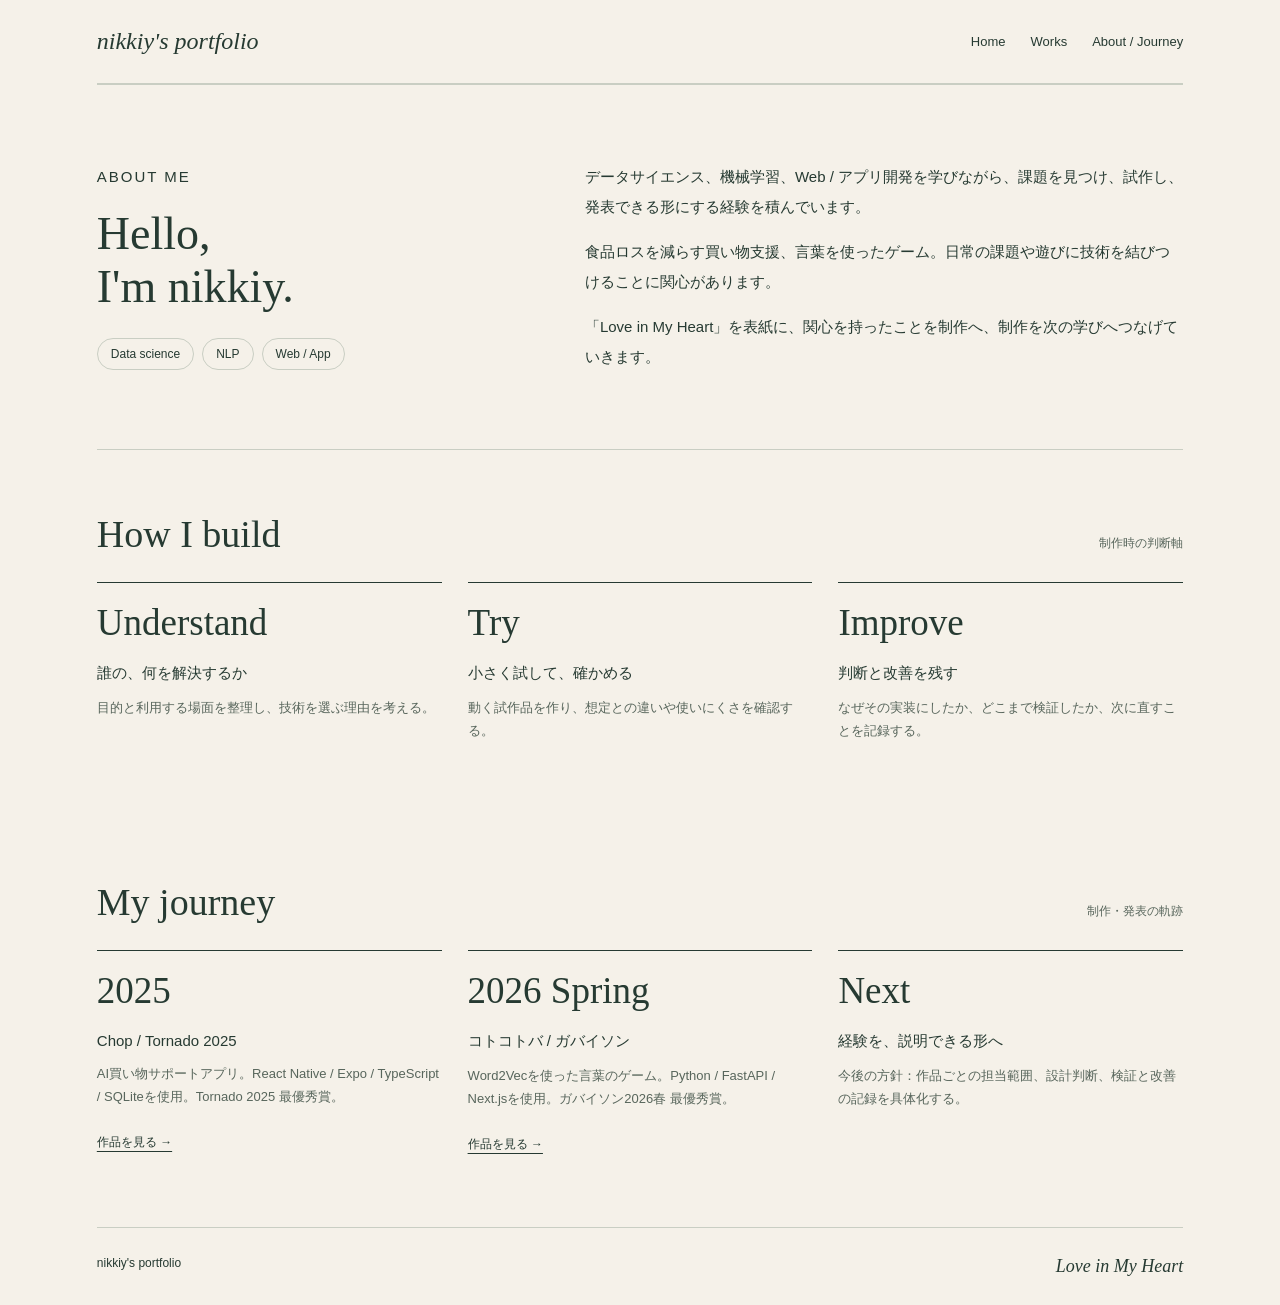
==== commit a2920f8d: "feat: redesign nikkiy's portfolio and separate developer tools" ====
--- a/about.html
+++ b/about.html
@@ -1,131 +1 @@
-﻿<!DOCTYPE html>
-<html lang="ja">
-<head>
-  <meta charset="UTF-8">
-  <meta name="viewport" content="width=device-width, initial-scale=1.0">
-  <title>Portfolio | About</title>
-  <meta
-    name="description"
-    content="Studyfolio のAboutページ。考え方、学び方、制作時の判断軸をまとめています。"
-  >
-  <link rel="preconnect" href="https://fonts.googleapis.com">
-  <link rel="preconnect" href="https://fonts.gstatic.com" crossorigin>
-  <link
-    href="https://fonts.googleapis.com/css2?family=Manrope:wght@400;500;700;800&family=Noto+Sans+JP:wght@400;500;700;900&display=swap"
-    rel="stylesheet"
-  >
-  <link rel="stylesheet" href="styles.css">
-</head>
-<body data-page="about">
-  <div class="page-shell">
-    <header class="site-header compact-header">
-      <nav class="topbar">
-        <a class="brand" href="index.html">Portfolio</a>
-        <div class="topbar-links">
-          <a href="index.html" data-nav="home">Home</a>
-          <a href="about.html" data-nav="about">About</a>
-          <a href="portfolio.html" data-nav="portfolio">Portfolio</a>
-          <a href="learning.html" data-nav="learning">Learning</a>
-        </div>
-      </nav>
-    </header>
-
-    <main>
-      <section class="about-hero about-hero-grid">
-        <article class="about-hero-main">
-          <p class="eyebrow">About Me</p>
-          <h1>どう考え、<span>どう作るか。</span></h1>
-          <p class="lead page-lead">
-            Aboutでは、制作物の前にある考え方を整理します。
-            根拠を確認し、小さく試し、振り返りながら、次の実装へつなげます。
-          </p>
-
-          <div class="about-chips">
-            <span>Evidence</span>
-            <span>Prototype</span>
-            <span>Reflection</span>
-            <span>Communication</span>
-          </div>
-
-          <div class="about-intro-blocks">
-            <article class="panel soft-panel">
-              <p class="card-label">Thinking</p>
-              <h3>根拠から考える</h3>
-              <p>直感だけで進めず、なぜそう言えるのかを確認しながら判断します。</p>
-            </article>
-            <article class="panel soft-panel">
-              <p class="card-label">Working</p>
-              <h3>小さく作って確かめる</h3>
-              <p>大きく作り込む前に、構造や見せ方を試し、違和感を見つけて改善します。</p>
-            </article>
-          </div>
-
-          <div class="about-inline-links" aria-label="related links">
-            <p>詳しく知りたい方はこちら</p>
-            <a class="about-inline-link" href="portfolio.html">
-              <strong>Portfolio</strong>
-              <span>制作物と取り組みを見る</span>
-            </a>
-            <a class="about-inline-link" href="learning.html">
-              <strong>Learning</strong>
-              <span>学習ログと進行中のタスクを見る</span>
-            </a>
-          </div>
-        </article>
-
-        <aside class="about-hero-side">
-          <section class="panel profile-panel about-profile-card">
-            <p class="card-label">Working Principles</p>
-            <h3>制作時の判断軸</h3>
-            <div class="profile-items">
-              <div>
-                <span>理解</span>
-                <strong>数理的な理解と実装の両方から、仕組みを確認する</strong>
-              </div>
-              <div>
-                <span>検証</span>
-                <strong>仮説を小さく試し、結果を見て次の改善を決める</strong>
-              </div>
-              <div>
-                <span>表現</span>
-                <strong>作ったものの意図、工夫、改善点を言葉で説明する</strong>
-              </div>
-            </div>
-          </section>
-
-          <section class="about-visual-card">
-            <p class="card-label">Thinking Style</p>
-            <div class="geo-grid" aria-hidden="true"></div>
-            <div class="geo-ring geo-ring-outer" aria-hidden="true"></div>
-            <div class="geo-ring geo-ring-middle" aria-hidden="true"></div>
-            <div class="geo-ring geo-ring-inner" aria-hidden="true"></div>
-
-            <div class="geo-node geo-node-core">
-              <strong>判断</strong>
-            </div>
-            <div class="geo-node geo-node-signal">
-              <span>根拠</span>
-            </div>
-            <div class="geo-node geo-node-model">
-              <span>仮説</span>
-            </div>
-            <div class="geo-node geo-node-product">
-              <span>実装</span>
-            </div>
-            <div class="geo-node geo-node-decision">
-              <span>振返</span>
-            </div>
-
-            <div class="geo-caption">
-              <p>根拠から仮説へ、実装して振り返る。</p>
-            </div>
-          </section>
-        </aside>
-      </section>
-
-    </main>
-  </div>
-
-  <script src="script.js"></script>
-</body>
-</html>
+﻿<!doctype html><html lang="ja"><head><meta charset="utf-8"><meta name="viewport" content="width=device-width,initial-scale=1"><title>About — nikkiy's portfolio</title><meta name="description" content="nikkiyの関心領域と、作品・発表の軌跡。"><link rel="icon" href="favicon.png"><link rel="stylesheet" href="portfolio-theme.css"></head><body data-page="about"><a class="skip-link" href="#main">本文へ</a><div class="shell"><header class="top"><a class="brand" href="index.html">nikkiy's portfolio</a><nav class="nav" aria-label="メインナビゲーション"><a href="index.html" data-nav="home">Home</a><a href="portfolio.html" data-nav="portfolio">Works</a><a href="about.html" data-nav="about">About / Journey</a></nav></header><main id="main"><section class="section about" aria-labelledby="about-title"><div><p class="eyebrow">About me</p><h2 id="about-title">Hello,<br>I'm nikkiy.</h2><div class="keywords"><span>Data science</span><span>NLP</span><span>Web / App</span></div></div><div><p>データサイエンス、機械学習、Web / アプリ開発を学びながら、課題を見つけ、試作し、発表できる形にする経験を積んでいます。</p><p>食品ロスを減らす買い物支援、言葉を使ったゲーム。日常の課題や遊びに技術を結びつけることに関心があります。</p><p>「Love in My Heart」を表紙に、関心を持ったことを制作へ、制作を次の学びへつなげていきます。</p></div></section><section class="section" aria-labelledby="principles-title"><div class="section-head"><h2 id="principles-title">How I build</h2><span>制作時の判断軸</span></div><div class="journey"><article class="event"><div class="year">Understand</div><h3>誰の、何を解決するか</h3><p>目的と利用する場面を整理し、技術を選ぶ理由を考える。</p></article><article class="event"><div class="year">Try</div><h3>小さく試して、確かめる</h3><p>動く試作品を作り、想定との違いや使いにくさを確認する。</p></article><article class="event"><div class="year">Improve</div><h3>判断と改善を残す</h3><p>なぜその実装にしたか、どこまで検証したか、次に直すことを記録する。</p></article></div></section><section class="section" id="journey"><div class="section-head"><h2>My journey</h2><span>制作・発表の軌跡</span></div><div class="journey"><article class="event"><div class="year"><time datetime="2025">2025</time></div><h3>Chop / Tornado 2025</h3><p>AI買い物サポートアプリ。React Native / Expo / TypeScript / SQLiteを使用。Tornado 2025 最優秀賞。</p><a class="more" href="portfolio.html">作品を見る →</a></article><article class="event"><div class="year">2026 Spring</div><h3>コトコトバ / ガバイソン</h3><p>Word2Vecを使った言葉のゲーム。Python / FastAPI / Next.jsを使用。ガバイソン2026春 最優秀賞。</p><a class="more" href="portfolio.html">作品を見る →</a></article><article class="event"><div class="year">Next</div><h3>経験を、説明できる形へ</h3><p>今後の方針：作品ごとの担当範囲、設計判断、検証と改善の記録を具体化する。</p></article></div></section></main><footer class="footer"><span>nikkiy's portfolio</span><em>Love in My Heart</em></footer></div><script src="script.js"></script></body></html>
--- a/portfolio-theme.css
+++ b/portfolio-theme.css
@@ -0,0 +1,6 @@
+﻿
+:root{--paper:#f5f1e9;--ink:#263a32;--muted:#58665c;--line:#c9cec3;--pink:#eac2bb;--lime:#d7e6a1}*{box-sizing:border-box}html{scroll-behavior:smooth}body{margin:0;background:var(--paper);color:var(--ink);font-family:'Yu Gothic','Meiryo',sans-serif}a{color:inherit;text-decoration:none}a:focus-visible,summary:focus-visible{outline:3px solid #ad493d;outline-offset:6px}.shell{max-width:1240px;margin:auto;padding:0 6%}.top{padding:28px 0;display:flex;justify-content:space-between;align-items:center;gap:24px;border-bottom:1px solid var(--line)}.brand{font:italic 24px Georgia,serif}.nav{display:flex;gap:25px;font-size:13px}.nav a:hover{text-decoration:underline}.hero{position:relative;padding:65px 0 55px;display:grid;grid-template-columns:1.25fr 1fr;align-items:center;gap:25px}.eyebrow{font-size:11px;letter-spacing:2px;text-transform:uppercase}.hero h1{position:relative;z-index:1;font:400 clamp(64px,8.6vw,114px)/.95 Georgia,serif;letter-spacing:-5px;margin:28px 0}.hero h1 em{color:#a84b45;font-weight:400}.lead{font-size:15px;line-height:1.9;max-width:410px}.hero-art{min-height:360px;display:grid;place-items:center;position:relative;background:radial-gradient(ellipse at center,#e9cac0 0,transparent 66%)}.heart{position:relative;width:200px;height:200px;background:var(--pink);transform:rotate(-45deg);border-radius:24px 0 24px 0;box-shadow:-14px 20px 45px #9a4c3430}.heart:before,.heart:after{content:'';position:absolute;width:200px;height:200px;background:var(--pink);border-radius:50%}.heart:before{top:-100px;left:0}.heart:after{left:100px;top:0}.orbit{position:absolute;width:320px;height:125px;border:1px solid #7b8978;transform:rotate(-28deg);border-radius:50%;z-index:2}.art-label{position:absolute;bottom:4px;font:italic 15px Georgia,serif}.hero-bottom{display:flex;justify-content:space-between;align-items:center;gap:15px;font-size:12px;border-top:1px solid var(--line);padding:17px 0}.section{padding:62px 0}.section-head{display:flex;justify-content:space-between;align-items:baseline;gap:20px;margin-bottom:26px}.section-head h2{font:400 38px Georgia,serif;margin:0}.section-head span{font-size:12px;color:var(--muted)}.works{display:grid;grid-template-columns:1fr 1fr;gap:28px}.work-image{background:#e1e5d7;aspect-ratio:4/3;display:flex;align-items:center;justify-content:center;overflow:hidden;padding:22px}.work:nth-child(2) .work-image{background:#e8d9d1}.work-image img{width:100%;height:100%;object-fit:contain;transition:transform .3s}.work:hover img{transform:scale(1.025)}.work-head{display:flex;justify-content:space-between;align-items:baseline;gap:12px}.work h3{font:400 30px Georgia,'Yu Gothic',serif;margin:18px 0 8px}.work p{font-size:13px;line-height:1.8;margin:6px 0}.tag{font-size:11px;color:var(--muted)}details{border-top:1px solid var(--line);margin-top:18px;font-size:13px;line-height:1.9}summary{padding:14px 0;cursor:pointer}details p{padding-bottom:10px}.about{display:grid;grid-template-columns:1fr 1.35fr;gap:45px;border-top:1px solid var(--line);border-bottom:1px solid var(--line)}.about h2{font:400 46px Georgia,serif;margin:15px 0}.about p{font-size:15px;line-height:2}.keywords{display:flex;flex-wrap:wrap;gap:8px;margin-top:25px}.keywords span{border:1px solid var(--line);border-radius:30px;padding:8px 13px;font-size:12px}.journey{display:grid;grid-template-columns:1fr 1fr 1fr;gap:26px}.event{border-top:1px solid var(--ink);padding-top:18px}.year{font:400 37px Georgia,serif}.event h3{font-size:15px;font-weight:500;margin:20px 0 10px}.event p{font-size:13px;line-height:1.8;color:var(--muted)}.footer{padding:28px 0;border-top:1px solid var(--line);display:flex;justify-content:space-between;gap:15px;flex-wrap:wrap;font-size:12px}.footer em{font:italic 18px Georgia,serif}.preview-note{padding:12px 6%;font-size:11px;line-height:1.7;color:var(--muted);background:#e9e6dd}a.more{display:inline-block;padding:12px 0;text-decoration:underline;text-underline-offset:5px;font-size:12px}@media(max-width:700px){.shell{padding:0 6%}.top{align-items:flex-start;flex-direction:column;gap:15px}.nav{gap:24px}.hero{grid-template-columns:1fr;padding-top:35px;gap:5px}.hero h1{font-size:clamp(60px,14vw,94px);letter-spacing:-3px}.hero-art{min-height:310px}.heart{scale:.75}.orbit{width:270px}.hero-bottom{flex-wrap:wrap}.works,.about,.journey{grid-template-columns:1fr}.section{padding:40px 0}.about{gap:8px}.section-head{align-items:flex-start;flex-direction:column;gap:8px}.work-image{padding:14px}.journey{gap:28px}.event h3{margin-top:12px}}@media(prefers-reduced-motion:reduce){html{scroll-behavior:auto}.work-image img{transition:none}}
+/* Public pages share the reference's editorial layout. Admin retains its form layout. */
+body{background:var(--paper);color:var(--ink)}body::before{display:none}.page-shell{width:min(1240px,88%);padding:0 0 60px}.site-header{padding:28px 0;border-bottom:1px solid var(--line)}.topbar{display:flex;justify-content:space-between;gap:24px;flex-wrap:wrap}.brand{font:italic 24px Georgia,serif}.topbar-links{display:flex;gap:24px;flex-wrap:wrap}.topbar-links a{font-size:13px;padding:8px 0}.topbar-links .is-current{color:#a84b45;background:none;text-decoration:underline;text-underline-offset:6px}.panel,.hero-card{background:transparent;box-shadow:none;border-radius:0;border:0}.portfolio-toolbar{padding:55px 0 15px;display:flex;justify-content:space-between;align-items:end;gap:24px;flex-wrap:wrap}.portfolio-toolbar h1{font:400 clamp(38px,6vw,65px) Georgia,serif;margin:15px 0}.portfolio-grid{display:grid;grid-template-columns:repeat(2,minmax(0,1fr));gap:40px 28px}.portfolio-grid .work-card{display:block;background:transparent;border:0;border-radius:0;box-shadow:none;overflow:visible}.portfolio-grid .work-preview.work-photo{height:auto;aspect-ratio:4/3;margin:0;background:#e1e5d7;padding:20px;border:0;border-radius:0}.portfolio-grid .work-photo img{width:100%;height:100%;object-fit:contain}.portfolio-grid .work-card-body{padding:20px 0}.portfolio-grid h3{font:400 28px Georgia,'Yu Gothic',sans-serif;overflow-wrap:anywhere}.work-details>div{border-bottom:1px solid var(--line);padding:12px 0}.work-details dd{overflow-wrap:anywhere}.work-links{display:flex;flex-wrap:wrap;gap:16px}.work-links a{text-decoration:underline;text-underline-offset:4px}.work-badges span{background:#e8d9d1;color:var(--ink);border:0}.portfolio-searchbar{max-width:100%}.portfolio-searchbar input{min-width:0;width:100%;background:transparent;border:0;border-bottom:1px solid var(--ink);border-radius:0}.button{border-radius:0;box-shadow:none}.button-primary{background:var(--ink);color:var(--paper)}.skip-link{position:absolute;left:12px;top:-70px;background:var(--paper);padding:12px;z-index:10}.skip-link:focus{top:8px}[hidden]{display:none!important}.page-shell main,.work-card,.work-card-body{min-width:0}.developer-links{display:flex;flex-wrap:wrap;gap:24px;margin:25px 0}.developer-links a{padding:16px;border:1px solid var(--line)}.learning-split-grid{gap:30px}.task-form input,.task-form textarea,.task-form select{max-width:100%}.admin-panel{border-top:1px solid var(--line)}
+@media(max-width:700px){.portfolio-grid{grid-template-columns:1fr}.portfolio-toolbar{align-items:start}.portfolio-searchbar{width:100%}.topbar{flex-direction:column}.portfolio-grid .work-photo{padding:14px}.page-shell{width:88%}.learning-split-grid{grid-template-columns:1fr}.hero-art{overflow:hidden}.topbar-links a{min-height:44px;display:inline-flex;align-items:center}}
+@media(prefers-reduced-motion:reduce){*,*::before,*::after{animation:none!important;transition:none!important;scroll-behavior:auto!important}}
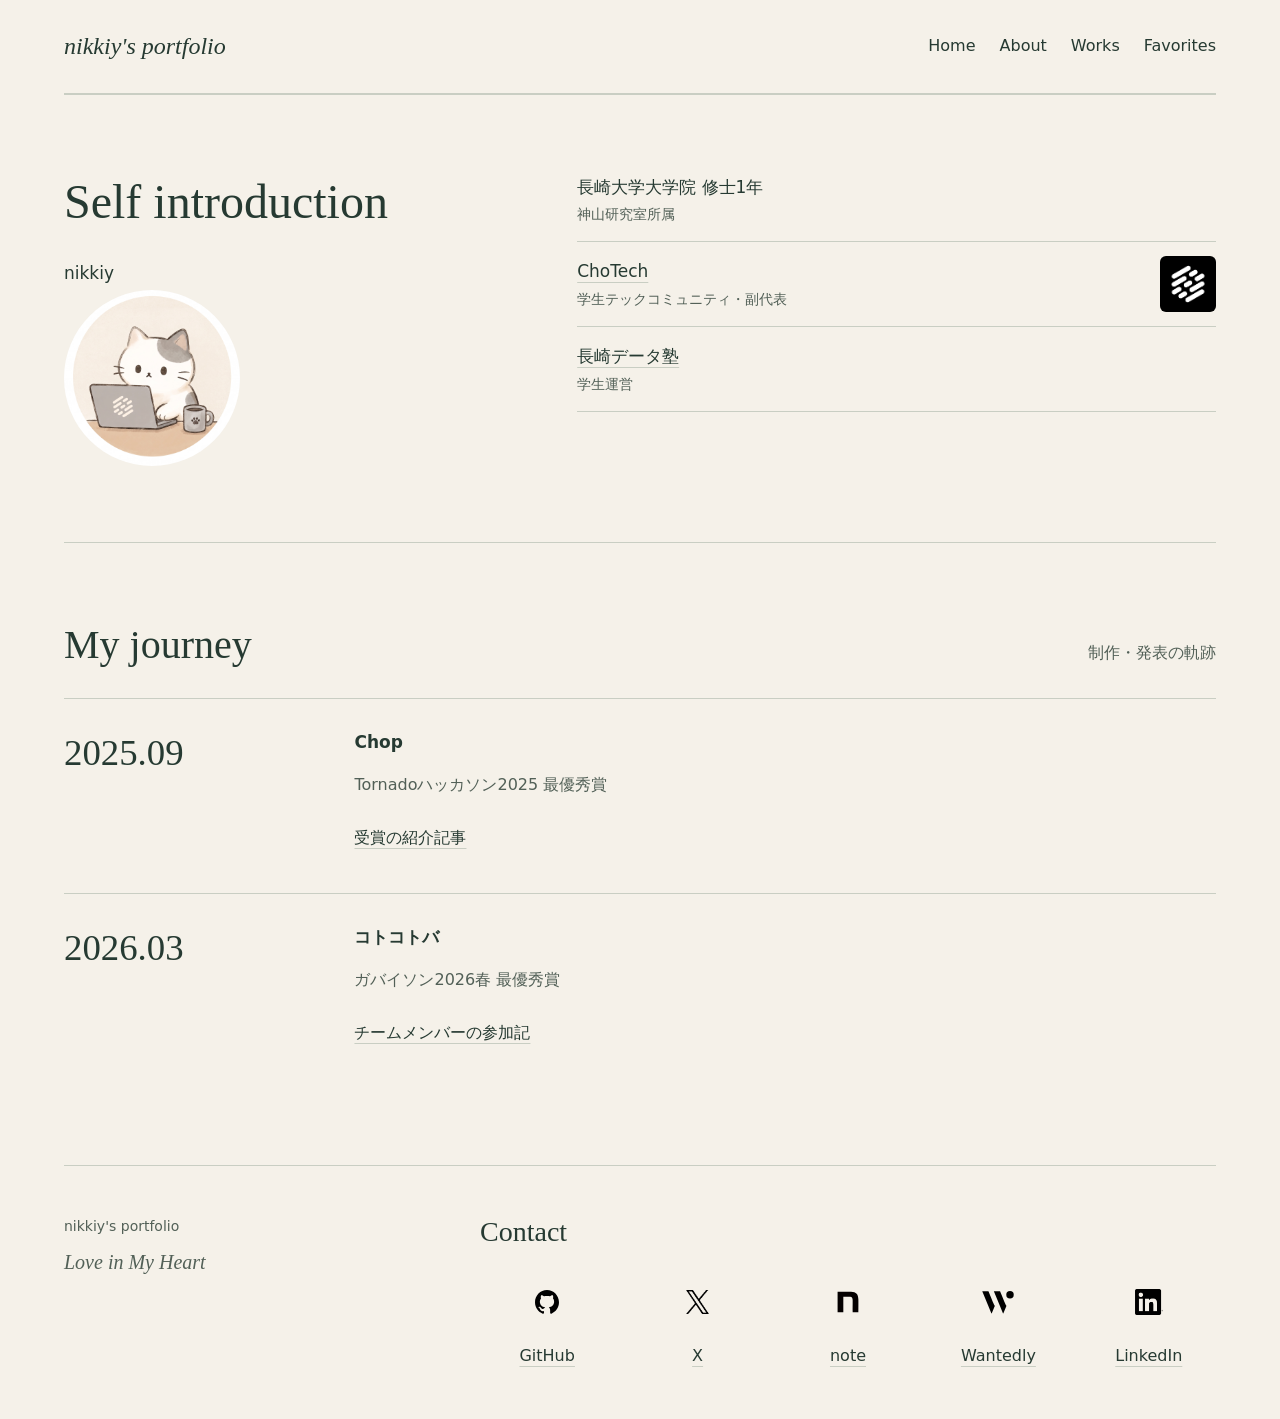
==== commit 5ad94449: "feat: prepare portfolio for publication with isolated public build" ====
--- a/about.html
+++ b/about.html
@@ -1 +1,30 @@
-﻿<!doctype html><html lang="ja"><head><meta charset="utf-8"><meta name="viewport" content="width=device-width,initial-scale=1"><title>About — nikkiy's portfolio</title><meta name="description" content="nikkiyの関心領域と、作品・発表の軌跡。"><link rel="icon" href="favicon.png"><link rel="stylesheet" href="portfolio-theme.css"></head><body data-page="about"><a class="skip-link" href="#main">本文へ</a><div class="shell"><header class="top"><a class="brand" href="index.html">nikkiy's portfolio</a><nav class="nav" aria-label="メインナビゲーション"><a href="index.html" data-nav="home">Home</a><a href="portfolio.html" data-nav="portfolio">Works</a><a href="about.html" data-nav="about">About / Journey</a></nav></header><main id="main"><section class="section about" aria-labelledby="about-title"><div><p class="eyebrow">About me</p><h2 id="about-title">Hello,<br>I'm nikkiy.</h2><div class="keywords"><span>Data science</span><span>NLP</span><span>Web / App</span></div></div><div><p>データサイエンス、機械学習、Web / アプリ開発を学びながら、課題を見つけ、試作し、発表できる形にする経験を積んでいます。</p><p>食品ロスを減らす買い物支援、言葉を使ったゲーム。日常の課題や遊びに技術を結びつけることに関心があります。</p><p>「Love in My Heart」を表紙に、関心を持ったことを制作へ、制作を次の学びへつなげていきます。</p></div></section><section class="section" aria-labelledby="principles-title"><div class="section-head"><h2 id="principles-title">How I build</h2><span>制作時の判断軸</span></div><div class="journey"><article class="event"><div class="year">Understand</div><h3>誰の、何を解決するか</h3><p>目的と利用する場面を整理し、技術を選ぶ理由を考える。</p></article><article class="event"><div class="year">Try</div><h3>小さく試して、確かめる</h3><p>動く試作品を作り、想定との違いや使いにくさを確認する。</p></article><article class="event"><div class="year">Improve</div><h3>判断と改善を残す</h3><p>なぜその実装にしたか、どこまで検証したか、次に直すことを記録する。</p></article></div></section><section class="section" id="journey"><div class="section-head"><h2>My journey</h2><span>制作・発表の軌跡</span></div><div class="journey"><article class="event"><div class="year"><time datetime="2025">2025</time></div><h3>Chop / Tornado 2025</h3><p>AI買い物サポートアプリ。React Native / Expo / TypeScript / SQLiteを使用。Tornado 2025 最優秀賞。</p><a class="more" href="portfolio.html">作品を見る →</a></article><article class="event"><div class="year">2026 Spring</div><h3>コトコトバ / ガバイソン</h3><p>Word2Vecを使った言葉のゲーム。Python / FastAPI / Next.jsを使用。ガバイソン2026春 最優秀賞。</p><a class="more" href="portfolio.html">作品を見る →</a></article><article class="event"><div class="year">Next</div><h3>経験を、説明できる形へ</h3><p>今後の方針：作品ごとの担当範囲、設計判断、検証と改善の記録を具体化する。</p></article></div></section></main><footer class="footer"><span>nikkiy's portfolio</span><em>Love in My Heart</em></footer></div><script src="script.js"></script></body></html>
+<!doctype html><html lang="ja"><head><meta charset="utf-8"><meta name="viewport" content="width=device-width,initial-scale=1"><title>About — nikkiy's portfolio</title><meta name="description" content="nikkiyの所属と活動、制作・発表の軌跡。"><link rel="icon" type="image/svg+xml" href="images/site-mark.svg"><link rel="stylesheet" href="portfolio-theme.css"></head><body data-page="about"><a class="skip-link" href="#main">本文へ</a><div class="shell"><header class="top"><a class="brand" href="index.html">nikkiy's portfolio</a><nav class="nav" aria-label="メインナビゲーション"><a href="index.html" data-nav="home">Home</a><a href="about.html" data-nav="about">About</a><a href="portfolio.html" data-nav="portfolio">Works</a><a href="index.html#favorites">Favorites</a></nav></header><main id="main"><section class="section about" aria-labelledby="about-title"><div><h1 id="about-title">Self introduction</h1><p class="profile-name">nikkiy</p><img class="profile-portrait" src="images/nikkiy-cat.jpeg" alt="パソコンに向かう猫のプロフィールイラスト" width="2048" height="2048" loading="lazy" decoding="async"></div><div>
+<ul class="profile-roles" aria-label="所属と活動">
+  <li>
+    <span class="profile-role-name">長崎大学大学院 修士1年</span>
+    <span class="profile-role-detail">神山研究室所属</span>
+  </li>
+  <li>
+    <a class="profile-community" href="https://chotech.dev/" target="_blank" rel="noopener noreferrer" aria-label="学生テックコミュニティ ChoTech 副代表。公式サイトを新しいタブで開く">
+      <strong class="profile-role-name">ChoTech</strong>
+      <img class="community-logo" src="images/chotech-mark.png" alt="" width="1080" height="1080" loading="lazy" decoding="async">
+      <span class="profile-role-detail">学生テックコミュニティ・副代表</span>
+    </a>
+  </li>
+  <li>
+    <a class="profile-organization" href="https://db.nagasaki-u.ac.jp/projects/nd-juku/" target="_blank" rel="noopener noreferrer" aria-label="長崎データ塾の公式紹介ページを新しいタブで開く">
+      <span class="profile-role-name">長崎データ塾</span>
+      <span class="profile-role-detail">学生運営</span>
+    </a>
+  </li>
+</ul>
+</div></section><section class="section" id="journey"><div class="section-head"><h2>My journey</h2><span>制作・発表の軌跡</span></div><ol class="journey">
+  <li class="event"><time class="year" datetime="2025-09">2025.09</time><div class="event-body"><h3>Chop</h3><p>Tornadoハッカソン2025 最優秀賞</p><a class="more event-source" href="https://www.teikyo-u.ac.jp/topics/2025/1009-1" target="_blank" rel="noopener noreferrer">受賞の紹介記事</a></div></li>
+  <li class="event"><time class="year" datetime="2026-03">2026.03</time><div class="event-body"><h3>コトコトバ</h3><p>ガバイソン2026春 最優秀賞</p><a class="more event-source" href="https://note.com/ut42tech/n/nac8dcaa9a128" target="_blank" rel="noopener noreferrer">チームメンバーの参加記</a></div></li>
+</ol></section></main><footer class="footer">
+  <div class="footer-identity"><span>nikkiy's portfolio</span><em>Love in My Heart</em></div>
+  <div class="footer-contact" id="contact" data-contact hidden>
+    <h2 id="contact-title">Contact</h2>
+    <ul class="contact-links" id="contact-links" aria-labelledby="contact-title"></ul>
+  </div>
+</footer></div><script src="data/contact-links.js"></script><script src="project-cards.js"></script><script src="public.js"></script></body></html>
--- a/portfolio-theme.css
+++ b/portfolio-theme.css
@@ -1,6 +1,187 @@
-﻿
-:root{--paper:#f5f1e9;--ink:#263a32;--muted:#58665c;--line:#c9cec3;--pink:#eac2bb;--lime:#d7e6a1}*{box-sizing:border-box}html{scroll-behavior:smooth}body{margin:0;background:var(--paper);color:var(--ink);font-family:'Yu Gothic','Meiryo',sans-serif}a{color:inherit;text-decoration:none}a:focus-visible,summary:focus-visible{outline:3px solid #ad493d;outline-offset:6px}.shell{max-width:1240px;margin:auto;padding:0 6%}.top{padding:28px 0;display:flex;justify-content:space-between;align-items:center;gap:24px;border-bottom:1px solid var(--line)}.brand{font:italic 24px Georgia,serif}.nav{display:flex;gap:25px;font-size:13px}.nav a:hover{text-decoration:underline}.hero{position:relative;padding:65px 0 55px;display:grid;grid-template-columns:1.25fr 1fr;align-items:center;gap:25px}.eyebrow{font-size:11px;letter-spacing:2px;text-transform:uppercase}.hero h1{position:relative;z-index:1;font:400 clamp(64px,8.6vw,114px)/.95 Georgia,serif;letter-spacing:-5px;margin:28px 0}.hero h1 em{color:#a84b45;font-weight:400}.lead{font-size:15px;line-height:1.9;max-width:410px}.hero-art{min-height:360px;display:grid;place-items:center;position:relative;background:radial-gradient(ellipse at center,#e9cac0 0,transparent 66%)}.heart{position:relative;width:200px;height:200px;background:var(--pink);transform:rotate(-45deg);border-radius:24px 0 24px 0;box-shadow:-14px 20px 45px #9a4c3430}.heart:before,.heart:after{content:'';position:absolute;width:200px;height:200px;background:var(--pink);border-radius:50%}.heart:before{top:-100px;left:0}.heart:after{left:100px;top:0}.orbit{position:absolute;width:320px;height:125px;border:1px solid #7b8978;transform:rotate(-28deg);border-radius:50%;z-index:2}.art-label{position:absolute;bottom:4px;font:italic 15px Georgia,serif}.hero-bottom{display:flex;justify-content:space-between;align-items:center;gap:15px;font-size:12px;border-top:1px solid var(--line);padding:17px 0}.section{padding:62px 0}.section-head{display:flex;justify-content:space-between;align-items:baseline;gap:20px;margin-bottom:26px}.section-head h2{font:400 38px Georgia,serif;margin:0}.section-head span{font-size:12px;color:var(--muted)}.works{display:grid;grid-template-columns:1fr 1fr;gap:28px}.work-image{background:#e1e5d7;aspect-ratio:4/3;display:flex;align-items:center;justify-content:center;overflow:hidden;padding:22px}.work:nth-child(2) .work-image{background:#e8d9d1}.work-image img{width:100%;height:100%;object-fit:contain;transition:transform .3s}.work:hover img{transform:scale(1.025)}.work-head{display:flex;justify-content:space-between;align-items:baseline;gap:12px}.work h3{font:400 30px Georgia,'Yu Gothic',serif;margin:18px 0 8px}.work p{font-size:13px;line-height:1.8;margin:6px 0}.tag{font-size:11px;color:var(--muted)}details{border-top:1px solid var(--line);margin-top:18px;font-size:13px;line-height:1.9}summary{padding:14px 0;cursor:pointer}details p{padding-bottom:10px}.about{display:grid;grid-template-columns:1fr 1.35fr;gap:45px;border-top:1px solid var(--line);border-bottom:1px solid var(--line)}.about h2{font:400 46px Georgia,serif;margin:15px 0}.about p{font-size:15px;line-height:2}.keywords{display:flex;flex-wrap:wrap;gap:8px;margin-top:25px}.keywords span{border:1px solid var(--line);border-radius:30px;padding:8px 13px;font-size:12px}.journey{display:grid;grid-template-columns:1fr 1fr 1fr;gap:26px}.event{border-top:1px solid var(--ink);padding-top:18px}.year{font:400 37px Georgia,serif}.event h3{font-size:15px;font-weight:500;margin:20px 0 10px}.event p{font-size:13px;line-height:1.8;color:var(--muted)}.footer{padding:28px 0;border-top:1px solid var(--line);display:flex;justify-content:space-between;gap:15px;flex-wrap:wrap;font-size:12px}.footer em{font:italic 18px Georgia,serif}.preview-note{padding:12px 6%;font-size:11px;line-height:1.7;color:var(--muted);background:#e9e6dd}a.more{display:inline-block;padding:12px 0;text-decoration:underline;text-underline-offset:5px;font-size:12px}@media(max-width:700px){.shell{padding:0 6%}.top{align-items:flex-start;flex-direction:column;gap:15px}.nav{gap:24px}.hero{grid-template-columns:1fr;padding-top:35px;gap:5px}.hero h1{font-size:clamp(60px,14vw,94px);letter-spacing:-3px}.hero-art{min-height:310px}.heart{scale:.75}.orbit{width:270px}.hero-bottom{flex-wrap:wrap}.works,.about,.journey{grid-template-columns:1fr}.section{padding:40px 0}.about{gap:8px}.section-head{align-items:flex-start;flex-direction:column;gap:8px}.work-image{padding:14px}.journey{gap:28px}.event h3{margin-top:12px}}@media(prefers-reduced-motion:reduce){html{scroll-behavior:auto}.work-image img{transition:none}}
-/* Public pages share the reference's editorial layout. Admin retains its form layout. */
-body{background:var(--paper);color:var(--ink)}body::before{display:none}.page-shell{width:min(1240px,88%);padding:0 0 60px}.site-header{padding:28px 0;border-bottom:1px solid var(--line)}.topbar{display:flex;justify-content:space-between;gap:24px;flex-wrap:wrap}.brand{font:italic 24px Georgia,serif}.topbar-links{display:flex;gap:24px;flex-wrap:wrap}.topbar-links a{font-size:13px;padding:8px 0}.topbar-links .is-current{color:#a84b45;background:none;text-decoration:underline;text-underline-offset:6px}.panel,.hero-card{background:transparent;box-shadow:none;border-radius:0;border:0}.portfolio-toolbar{padding:55px 0 15px;display:flex;justify-content:space-between;align-items:end;gap:24px;flex-wrap:wrap}.portfolio-toolbar h1{font:400 clamp(38px,6vw,65px) Georgia,serif;margin:15px 0}.portfolio-grid{display:grid;grid-template-columns:repeat(2,minmax(0,1fr));gap:40px 28px}.portfolio-grid .work-card{display:block;background:transparent;border:0;border-radius:0;box-shadow:none;overflow:visible}.portfolio-grid .work-preview.work-photo{height:auto;aspect-ratio:4/3;margin:0;background:#e1e5d7;padding:20px;border:0;border-radius:0}.portfolio-grid .work-photo img{width:100%;height:100%;object-fit:contain}.portfolio-grid .work-card-body{padding:20px 0}.portfolio-grid h3{font:400 28px Georgia,'Yu Gothic',sans-serif;overflow-wrap:anywhere}.work-details>div{border-bottom:1px solid var(--line);padding:12px 0}.work-details dd{overflow-wrap:anywhere}.work-links{display:flex;flex-wrap:wrap;gap:16px}.work-links a{text-decoration:underline;text-underline-offset:4px}.work-badges span{background:#e8d9d1;color:var(--ink);border:0}.portfolio-searchbar{max-width:100%}.portfolio-searchbar input{min-width:0;width:100%;background:transparent;border:0;border-bottom:1px solid var(--ink);border-radius:0}.button{border-radius:0;box-shadow:none}.button-primary{background:var(--ink);color:var(--paper)}.skip-link{position:absolute;left:12px;top:-70px;background:var(--paper);padding:12px;z-index:10}.skip-link:focus{top:8px}[hidden]{display:none!important}.page-shell main,.work-card,.work-card-body{min-width:0}.developer-links{display:flex;flex-wrap:wrap;gap:24px;margin:25px 0}.developer-links a{padding:16px;border:1px solid var(--line)}.learning-split-grid{gap:30px}.task-form input,.task-form textarea,.task-form select{max-width:100%}.admin-panel{border-top:1px solid var(--line)}
-@media(max-width:700px){.portfolio-grid{grid-template-columns:1fr}.portfolio-toolbar{align-items:start}.portfolio-searchbar{width:100%}.topbar{flex-direction:column}.portfolio-grid .work-photo{padding:14px}.page-shell{width:88%}.learning-split-grid{grid-template-columns:1fr}.hero-art{overflow:hidden}.topbar-links a{min-height:44px;display:inline-flex;align-items:center}}
-@media(prefers-reduced-motion:reduce){*,*::before,*::after{animation:none!important;transition:none!important;scroll-behavior:auto!important}}
+/* Shared public theme. System fonts avoid external font loading and tiny text. */
+:root {
+  --paper: #f5f1e9;
+  --ink: #263a32;
+  --muted: #526057;
+  --line: #c9cec3;
+  --pink: #eac2bb;
+  --accent: #a0443e;
+  --body-font: system-ui, -apple-system, BlinkMacSystemFont, "Segoe UI", "Yu Gothic UI", "Meiryo", sans-serif;
+}
+* { box-sizing: border-box; }
+html { font-size: 100%; scroll-behavior: smooth; scroll-padding-top: 1.5rem; }
+body { margin: 0; background: var(--paper); color: var(--ink); font-family: var(--body-font); font-size: 1rem; line-height: 1.8; }
+body::before { display: none; }
+a { color: inherit; text-underline-offset: .25em; }
+a:focus-visible, summary:focus-visible, input:focus-visible, button:focus-visible { outline: 2px solid var(--ink); outline-offset: 5px; }
+img { display: block; max-width: 100%; }
+button, input, select, textarea { font: inherit; }
+[hidden] { display: none !important; }
+.shell { width: min(100%, 1280px); margin-inline: auto; padding-inline: clamp(1.25rem, 5vw, 4rem); }
+.page-shell { width: min(88%, 1120px); margin-inline: auto; padding-block: 0 3rem; }
+main, section, article, .work-card-body, .hero > *, .about > * { min-width: 0; }
+p, dd, h1, h2, h3 { overflow-wrap: anywhere; }
+p { margin-block: .75rem; }
+.top, .topbar { display: flex; justify-content: space-between; align-items: center; flex-wrap: wrap; gap: 1rem 2rem; }
+.top, .site-header { padding-block: 1.5rem; border-bottom: 1px solid var(--line); }
+.brand { font: italic 1.5rem/1.4 Georgia, "Times New Roman", serif; text-decoration: none; }
+.nav, .topbar-links { display: flex; align-items: center; flex-wrap: wrap; gap: .25rem 1.5rem; }
+.nav a, .topbar-links a { display: inline-flex; align-items: center; min-height: 44px; padding-block: .5rem; font-size: 1rem; text-decoration: none; }
+.nav a:hover, .topbar-links a:hover, [aria-current="page"] { text-decoration: underline; text-underline-offset: .35em; }
+.nav [aria-current="page"], .topbar-links [aria-current="page"] { color: var(--ink); background: transparent; }
+.hero { padding-block: clamp(3rem, 7vw, 6rem); display: grid; grid-template-columns: minmax(0, 1.25fr) minmax(0, 1fr); align-items: center; gap: 1.5rem; }
+.eyebrow, .card-label { font: 500 .875rem/1.7 var(--body-font); letter-spacing: .08em; margin-block: 0 1rem; }
+.hero h1 { position: relative; z-index: 1; font: 400 clamp(3.5rem, 8.2vw, 7rem)/1.03 Georgia, "Times New Roman", serif; letter-spacing: -.045em; margin-block: 1.5rem; }
+.hero h1 em { color: var(--accent); font-weight: 400; }
+.lead { font-size: 1.0625rem; line-height: 1.95; max-width: 34rem; }
+.hero-art { min-height: 400px; position: relative; display: grid; place-items: center; overflow: hidden; background: radial-gradient(ellipse at center, #e9cac0, transparent 66%); }
+.heart { position: relative; width: 170px; height: 170px; margin-top: 45px; background: var(--pink); transform: rotate(-45deg); border-radius: 24px 0 24px 0; box-shadow: -14px 20px 45px #9a4c3430; }
+.heart::before, .heart::after { content: ""; position: absolute; width: 170px; height: 170px; background: var(--pink); border-radius: 50%; }
+.heart::before { top: -85px; left: 0; }
+.heart::after { top: 0; left: 85px; }
+.orbit { position: absolute; width: min(92%, 320px); height: 125px; border: 1px solid #7b8978; border-radius: 50%; transform: rotate(-28deg); z-index: 2; }
+.section { padding-block: clamp(3rem, 6vw, 5rem); }
+.section-head { display: flex; justify-content: space-between; align-items: baseline; flex-wrap: wrap; gap: .75rem 1.5rem; margin-bottom: 1.75rem; }
+.section-head h2 { font: 400 clamp(2rem, 4vw, 2.5rem)/1.25 Georgia, "Times New Roman", serif; margin: 0; }
+.section-head span { font-size: 1rem; color: var(--muted); }
+.works, .portfolio-grid { display: grid; grid-template-columns: repeat(2, minmax(0, 1fr)); gap: 2.5rem 1.75rem; }
+.work-image, .work-card .work-preview { background: #ebe7de; aspect-ratio: 16 / 9; display: flex; align-items: center; justify-content: center; overflow: hidden; padding: 0; margin: 0; border: 1px solid var(--line); border-radius: 0; height: auto; }
+.work:nth-child(2) .work-image { background: #e8d9d1; }
+.work-image img, .work-card .work-photo img { width: 100%; height: 100%; object-fit: contain; }
+.work-head { display: flex; justify-content: space-between; align-items: baseline; flex-wrap: wrap; gap: .25rem 1rem; }
+.work h3, .work-card h2, .work-card h3 { font: 500 clamp(1.5rem, 3vw, 1.875rem)/1.45 var(--body-font); margin-block: 1rem .5rem; }
+.work p, .event p, details { font-size: 1rem; line-height: 1.9; }
+.tag, .work p.tag, .work-badges, .footer { font-size: .875rem; color: var(--muted); }
+details { border-top: 1px solid var(--line); margin-top: 1.25rem; }
+summary { padding-block: .875rem; min-height: 44px; cursor: pointer; }
+details p { padding-bottom: .5rem; }
+.about { display: grid; grid-template-columns: minmax(0, 1fr) minmax(0, 1.35fr); gap: 2.5rem; border-block: 1px solid var(--line); }
+.about h1, .about h2 { font: 400 clamp(2rem, 4.5vw, 3rem)/1.25 Georgia, "Times New Roman", serif; margin-block: 0 1.5rem; }
+.about p { font-size: 1.0625rem; line-height: 2; }
+.keywords { display: flex; flex-wrap: wrap; gap: .5rem; margin-top: 1.5rem; }
+.keywords span { border: 1px solid var(--line); border-radius: 2rem; padding: .5rem .875rem; font-size: .875rem; }
+.journey { list-style: none; padding: 0; margin: 0; }
+.event { display: grid; grid-template-columns: minmax(7rem, .6fr) minmax(0, 2fr); gap: 2rem; border-top: 1px solid var(--line); padding-block: 1.75rem; }
+.year { font: 400 clamp(1.75rem, 3vw, 2.3rem)/1.4 Georgia, "Times New Roman", serif; overflow-wrap: anywhere; }
+.event h3 { font-size: 1.0625rem; font-weight: 600; margin-block: 0 .375rem; }
+.event p { color: var(--muted); }
+.footer { border-top: 1px solid var(--line); }
+.footer em { font: italic 1.25rem/1.5 Georgia, "Times New Roman", serif; }
+a.more { display: inline-flex; align-items: center; gap: .5rem; min-height: 44px; padding-block: .75rem; font-size: 1rem; text-decoration: underline; text-decoration-color: var(--line); text-decoration-thickness: 1px; text-underline-offset: .3em; }
+.favorites { border-top: 1px solid var(--line); }
+.spotify-player { width: min(100%, 42rem); margin: 0 auto; }
+.spotify-player iframe { display: block; width: 100%; max-width: 100%; height: 352px; border: 0; border-radius: 12px; }
+.spotify-link { text-align: center; }
+.portfolio-toolbar { padding-block: 3rem 1rem; display: flex; justify-content: space-between; align-items: end; flex-wrap: wrap; gap: 1.5rem; }
+.portfolio-toolbar h1 { font: 400 clamp(2.25rem, 6vw, 4rem)/1.2 Georgia, "Times New Roman", serif; margin-block: .75rem; }
+.portfolio-searchbar { display: grid; gap: .5rem; width: min(100%, 22rem); }
+.portfolio-searchbar input { width: 100%; min-width: 0; padding: .75rem; background: transparent; color: var(--ink); border: 1px solid var(--muted); border-radius: 4px; }
+.work-card { display: block; background: transparent; border: 0; border-radius: 0; box-shadow: none; }
+.work-card-body { padding-block: 1.25rem 0; }
+.work-details { margin-block: 1rem; }
+.work-details > div:first-child { padding-top: 0; }
+.work-details > div { border-bottom: 1px solid var(--line); padding-block: .875rem; }
+.work-details dt { font-size: .875rem; color: var(--muted); }
+.work-details dd { margin: .25rem 0 0; font-size: 1rem; }
+.work-links, .work-badges { display: flex; flex-wrap: wrap; gap: .5rem 1rem; }
+.work-links a { display: inline-flex; align-items: center; gap: .5rem; min-height: 44px; text-decoration: underline; text-decoration-color: var(--line); text-decoration-thickness: 1px; text-underline-offset: .3em; }
+.work-badges span { color: var(--muted); font-size: .9375rem; }
+/* Fallback previews also support future projects without images. */
+.work-preview { flex-wrap: wrap; gap: 1rem; }
+.work-preview-title { font-size: 1.25rem; }
+.work-preview-line, .work-preview-row, .work-preview-mobile-row { display: block; width: 70%; height: .75rem; background: #9daa98; }
+.work-preview-phone { display: grid; gap: .75rem; width: 40%; padding: 1rem; border: 2px solid var(--ink); border-radius: 1rem; }
+.work-preview-card { width: 30%; height: 4rem; background: var(--paper); }
+.skip-link { position: absolute; left: 1rem; top: -100px; z-index: 10; padding: .75rem; background: var(--paper); }
+.skip-link:focus { top: .5rem; }
+/* Existing local admin forms continue using styles.css beneath this theme. */
+.panel, .hero-card { background: transparent; box-shadow: none; border-radius: 0; }
+.button { border-radius: 4px; }
+.button-primary { background: var(--ink); color: var(--paper); }
+.developer-links { display: flex; flex-wrap: wrap; gap: 1.5rem; margin-block: 1.5rem; }
+.developer-links a { padding: 1rem; border: 1px solid var(--line); }
+.task-form input, .task-form textarea, .task-form select { max-width: 100%; font-size: 1rem; }
+@media (max-width: 900px) {
+  .hero { grid-template-columns: 1fr; }
+  .hero-art { min-height: 280px; }
+  .about { grid-template-columns: 1fr; gap: 2rem; }
+}
+@media (max-width: 640px) {
+  .top, .topbar { flex-direction: column; align-items: flex-start; }
+  .nav, .topbar-links { gap: .25rem 1rem; }
+  .hero h1 { font-size: clamp(3.1rem, 13vw, 5rem); }
+  .works, .portfolio-grid { grid-template-columns: 1fr; }
+  .portfolio-searchbar { width: 100%; }
+  .hero-art { min-height: 220px; }
+  .hero-art .heart { width: 110px; height: 110px; margin-top: 30px; }
+  .hero-art .heart::before, .hero-art .heart::after { width: 110px; height: 110px; }
+  .hero-art .heart::before { top: -55px; }
+  .hero-art .heart::after { left: 55px; }
+  .hero-art .orbit { width: 240px; height: 94px; }
+  .event { grid-template-columns: 1fr; gap: .625rem; padding-block: 1.5rem; }
+  .learning-split-grid { grid-template-columns: 1fr; }
+}
+@media (prefers-reduced-motion: reduce) {
+  html { scroll-behavior: auto; }
+  *, *::before, *::after { animation: none !important; transition: none !important; scroll-behavior: auto !important; }
+}
+
+/* Affiliations are parallel list items, with one clear community link. */
+.profile-roles { list-style: none; padding: 0; margin: 0; }
+.profile-roles > li { border-bottom: 1px solid var(--line); padding-block: .875rem; }
+.profile-roles > li:first-child { padding-top: 0; }
+.profile-role-name { display: block; overflow-wrap: anywhere; font-size: 1.0625rem; font-weight: 500; }
+.profile-role-detail { display: block; color: var(--muted); font-size: .875rem; }
+.profile-community { display: grid; grid-template-columns: minmax(0, 1fr) 3.5rem; grid-template-rows: auto auto; align-items: center; column-gap: 1rem; min-height: 44px; text-decoration: none; }
+
+.profile-community strong { display: block; color: inherit; font-size: 1.0625rem; font-weight: 500; text-decoration: underline; text-decoration-color: var(--line); text-decoration-thickness: 1px; text-underline-offset: .3em; }
+.profile-community:hover strong, .profile-community:focus-visible strong { text-decoration-color: currentColor; }
+.profile-community > .profile-role-detail { grid-column: 1; grid-row: 2; }
+
+/* Supplied artwork keeps its original shape and color. */
+.profile-portrait { width: min(100%, 11rem); height: auto; aspect-ratio: 1; object-fit: contain; border-radius: 50%; margin-top: 0; }
+.profile-portrait-small { width: min(100%, 7.5rem); }
+
+
+.community-logo { width: 3.5rem; height: 3.5rem; grid-column: 2; grid-row: 1 / 3; align-self: center; object-fit: contain; justify-self: end; border-radius: .375rem; }
+.favorite-landscape { margin: 0; }
+.favorites-grid { display: grid; grid-template-columns: minmax(0, 1fr) minmax(0, 1fr); gap: 2rem; align-items: center; }
+.favorite-music { min-width: 0; }
+.favorite-landscape img { width: 100%; height: auto; aspect-ratio: 1280 / 670; object-fit: contain; }
+
+
+/* Links share the surrounding ink color; fine rules and focus communicate action. */
+.profile-name { font-size: 1.25rem; font-weight: 500; margin-block: 1rem 0; }
+.profile-organization { display: block; min-height: 44px; text-decoration: none; }
+.profile-organization .profile-role-name { text-decoration: underline; text-decoration-color: var(--line); text-decoration-thickness: 1px; text-underline-offset: .3em; }
+.profile-organization:hover .profile-role-name, .profile-organization:focus-visible .profile-role-name { text-decoration-color: currentColor; }
+a.more:hover, a.more:focus-visible, .profile-organization:hover, .profile-organization:focus-visible, .work-links a:hover, .work-links a:focus-visible { text-decoration-color: currentColor; }
+.link-icon { display: inline-block; width: 1.5rem; height: 1.5rem; object-fit: contain; flex-shrink: 0; }
+/* Official marks retain their own proportions and built-in clear space. */
+.footer { display: grid; grid-template-columns: minmax(0, 1fr) minmax(0, 2fr); align-items: start; gap: 2rem 3rem; padding-block: 3rem; }
+.footer-identity { display: grid; gap: .5rem; }
+.footer-contact { min-width: 0; }
+.footer-contact h2 { font: 400 1.75rem/1.3 Georgia, "Times New Roman", serif; margin: 0 0 1rem; color: var(--ink); }
+.contact-links { display: grid; grid-template-columns: repeat(5, minmax(0, 1fr)); gap: 1rem; padding: 0; margin: 0; list-style: none; color: var(--ink); }
+.contact-links li, .contact-links a, .contact-links a > span:last-child { min-width: 0; max-width: 100%; overflow-wrap: anywhere; }
+.contact-links a { display: flex; flex-direction: column; align-items: center; gap: .25rem; min-height: 104px; font-size: 1rem; text-decoration: underline; text-decoration-color: var(--line); text-decoration-thickness: 1px; text-underline-offset: .3em; }
+.contact-links a:hover { text-decoration-color: currentColor; }
+.contact-icon-frame { display: grid; place-items: center; width: 72px; max-width: 100%; height: 72px; flex-shrink: 0; }
+.contact-links .link-icon { width: 24px; height: 24px; }
+.contact-links img[src$="icon-linkedin.png"] { width: 28px; height: 28px; }
+.contact-links img[src$="icon-note.svg"], .contact-links img[src$="icon-wantedly.svg"] { width: 48px; height: 48px; }
+.footer-copyright { font-size: .875rem; }
+.event-source { font-size: .9375rem; padding-block: .375rem; }
+@media (max-width: 900px) {
+  .footer { grid-template-columns: 1fr; }
+  .favorites-grid { grid-template-columns: 1fr; }
+  .favorite-landscape { max-width: 42rem; margin-inline: auto; }
+}
+@media (max-width: 640px) {
+  .contact-links { grid-template-columns: repeat(2, minmax(0, 1fr)); gap: 1rem 1.5rem; }
+  .contact-links a { flex-direction: row; min-height: 72px; gap: .25rem; }
+  .contact-icon-frame { width: 72px; min-width: 72px; }
+}
+@media (max-width: 380px) {
+  .contact-links a { flex-direction: column; min-height: 104px; }
+}
